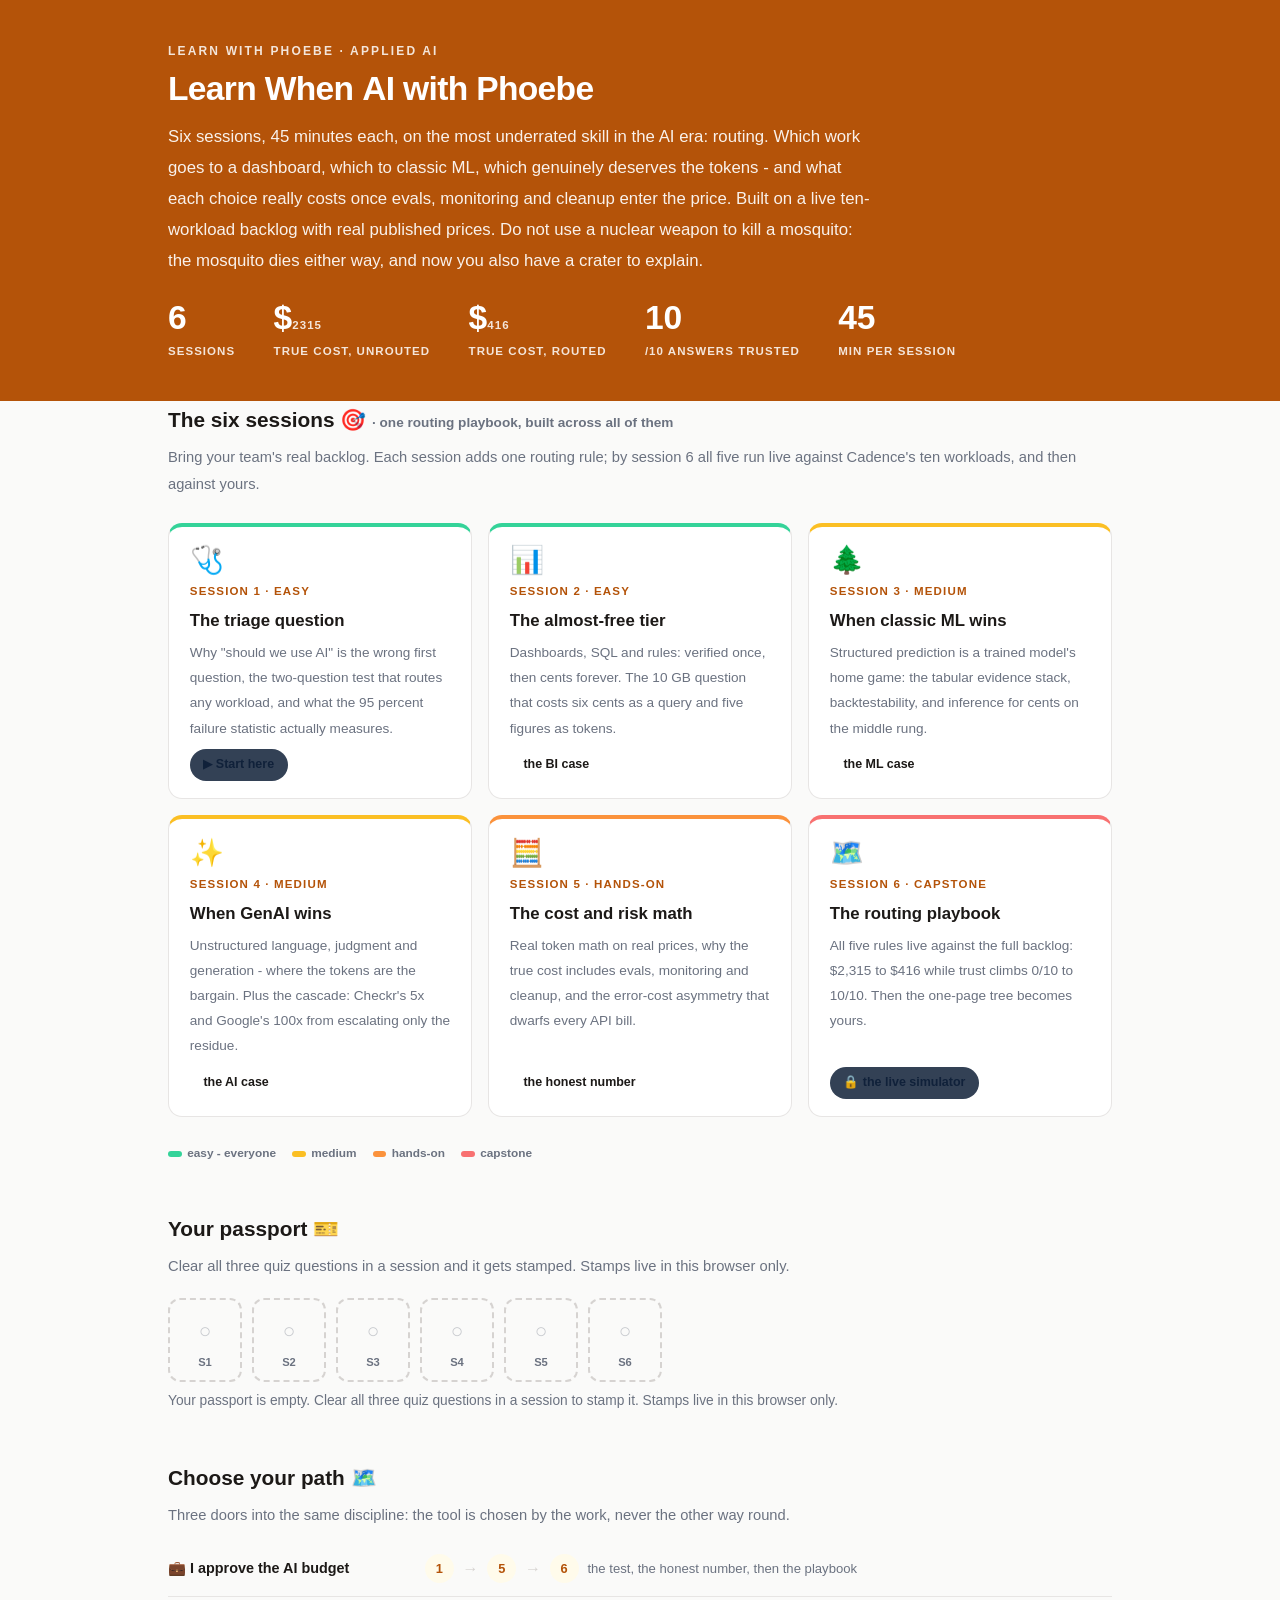
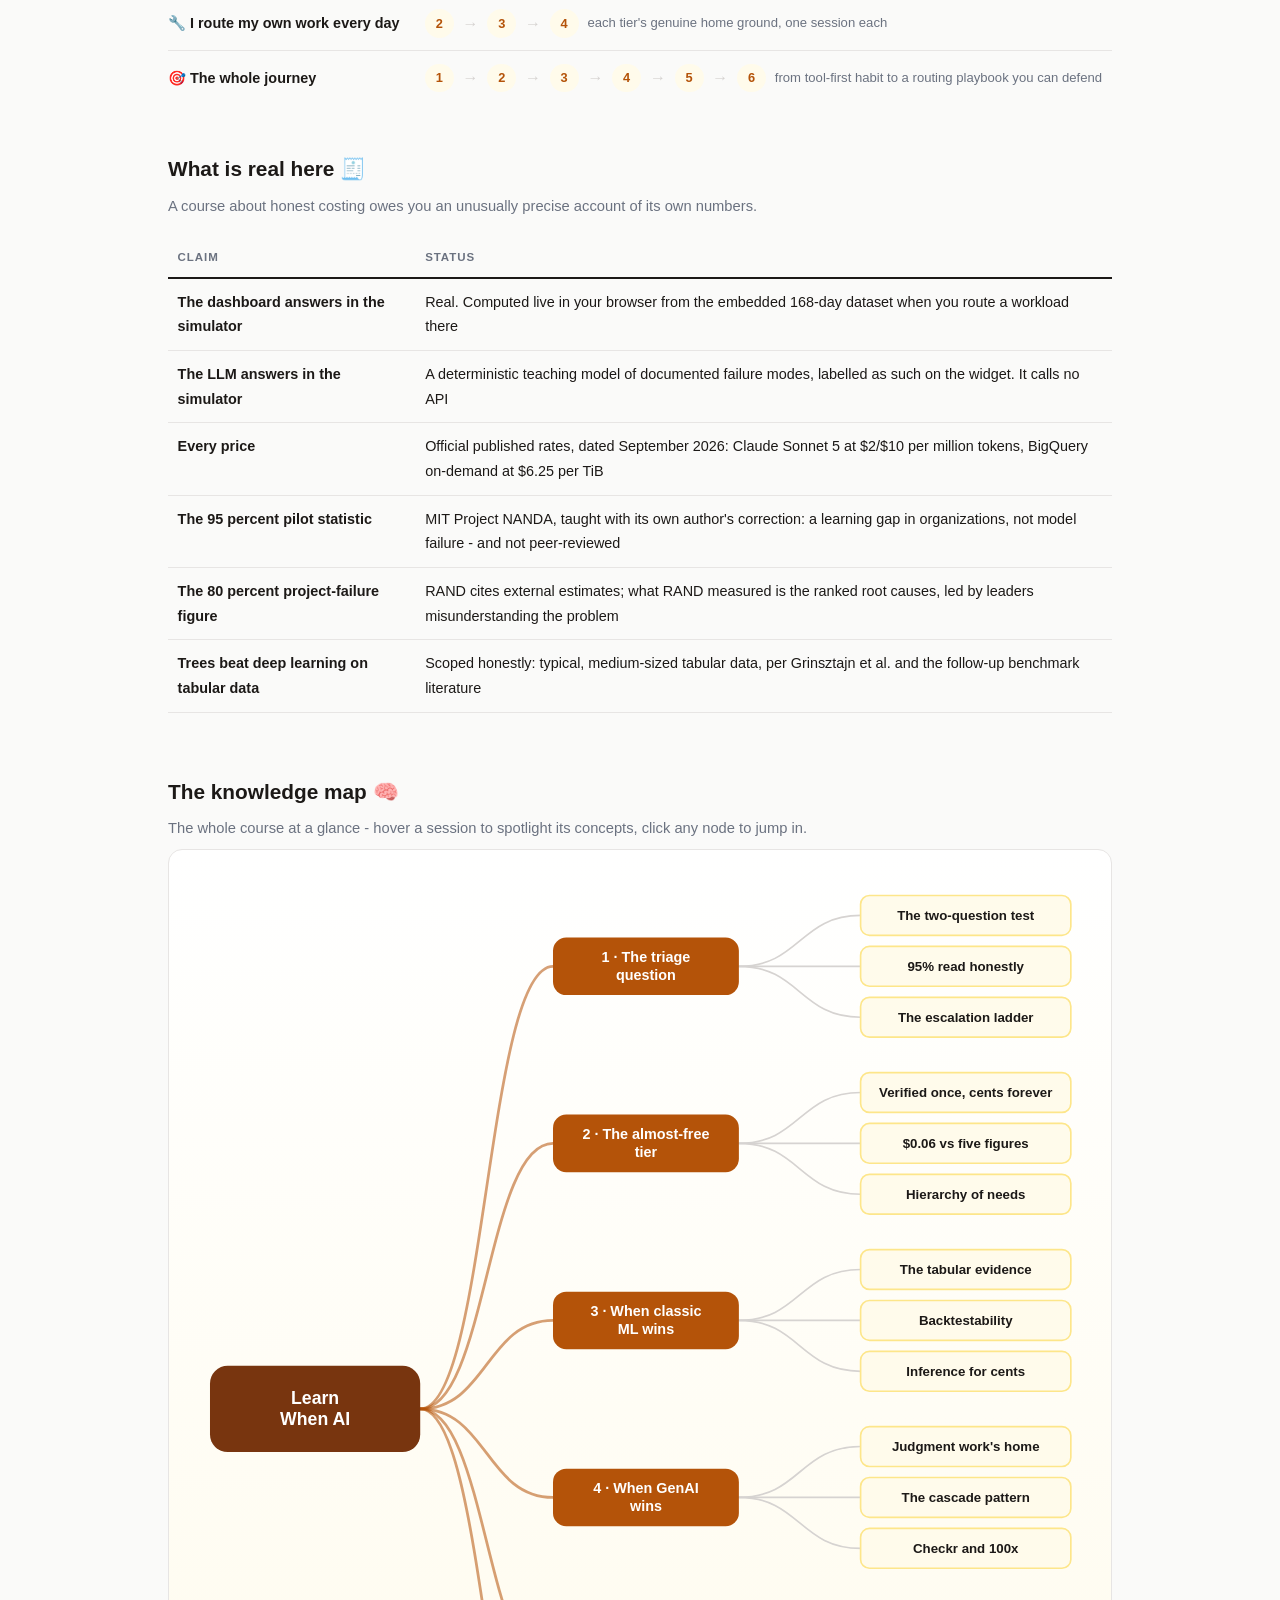
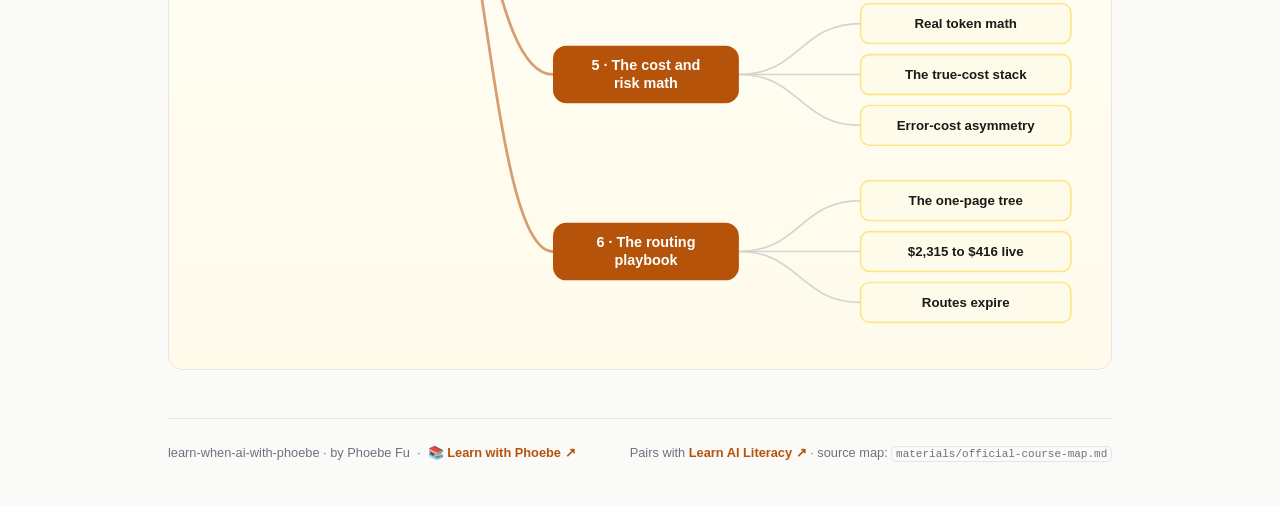
==== index.html @ 808a6bfd "Give this course its own passport storage key PASSPORT_KEY in assets/app.js was still "lwp-passport:" ====
<!DOCTYPE html>
<html lang="en">
<head>
<meta charset="UTF-8">
<meta name="viewport" content="width=device-width, initial-scale=1.0">
<!-- social:start -->
<meta name="description" content="Six sessions on the routing skill: when a dashboard beats a model, when classic ML beats GenAI, and when the tokens are worth every cent. Route a live ten-workload backlog and watch true cost fall from $2,315 to $416 while trust climbs to 10/10. Free, by Phoebe Fu.">
<meta property="og:type" content="website">
<meta property="og:site_name" content="Learn with Phoebe">
<meta property="og:title" content="Learn When AI with Phoebe">
<meta property="og:description" content="When to use AI, when not: the routing skill. Do not use a nuclear weapon to kill a mosquito.">
<meta property="og:url" content="https://phoebefu6.github.io/learn-when-ai-with-phoebe/">
<meta property="og:image" content="https://phoebefu6.github.io/learn-when-ai-with-phoebe/assets/og-cover.png">
<meta name="twitter:card" content="summary_large_image">
<meta name="twitter:title" content="Learn When AI with Phoebe">
<meta name="twitter:description" content="When to use AI, when not: the routing skill. $2,315 to $416 while trust climbs to 10/10.">
<meta name="twitter:image" content="https://phoebefu6.github.io/learn-when-ai-with-phoebe/assets/og-cover.png">
<!-- social:end -->
<title>Learn When AI with Phoebe</title>
<link rel="stylesheet" href="assets/style.css?v=1">
<style>

  .stats-row { display: flex; gap: 2.4rem; margin-top: 1.5rem; flex-wrap: wrap; }
  .stat b { display: block; font-size: 2.1rem; font-weight: 800; line-height: 1.05; font-variant-numeric: tabular-nums; }
  .stat span { font-size: .72rem; opacity: .85; text-transform: uppercase; letter-spacing: .09em; font-weight: 600; }

  .course-grid { display: grid; grid-template-columns: repeat(auto-fit, minmax(17rem, 1fr)); gap: 1rem; margin-top: 1.5rem; }
  .course-card {
    border: 1px solid var(--hairline);
    border-top: 4px solid var(--diff, var(--indigo));
    border-radius: var(--radius);
    padding: 1.2rem 1.3rem 1.1rem;
    display: flex;
    flex-direction: column;
    gap: .5rem;
    text-decoration: none;
    color: var(--ink);
    background: #fff;
    transition: box-shadow .15s ease, border-color .15s ease, transform .15s ease;
    position: relative;
  }
  .course-card:hover { border-color: var(--indigo-soft); border-top-color: var(--diff, var(--indigo)); box-shadow: 0 8px 28px rgba(180,83,9,.14); transform: translateY(-3px); }
  .course-card .cicon { font-size: 1.7rem; line-height: 1; }
  .course-card .cnum { font-size: .72rem; font-weight: 700; color: var(--indigo); text-transform: uppercase; letter-spacing: .1em; }
  .course-card h3 { font-size: 1.05rem; font-weight: 800; line-height: 1.3; }
  .course-card p { font-size: .85rem; color: var(--muted); flex: 1; }
  .course-card .meta { display: flex; gap: .4rem; flex-wrap: wrap; }

  .diff-legend { display: flex; gap: 1rem; margin-top: 1.6rem; font-size: .74rem; color: var(--muted); font-weight: 600; flex-wrap: wrap; }
  .diff-legend i { display: inline-block; width: .85rem; height: .35rem; border-radius: 999px; margin-right: .35rem; vertical-align: middle; }

  .paths { margin-top: 2.6rem; }
  .paths h2 { font-size: 1.3rem; font-weight: 800; margin-bottom: .3rem; }
  .paths .plede { color: var(--muted); font-size: .92rem; margin-bottom: .8rem; }
  .path { display: flex; gap: .55rem; align-items: center; padding: .75rem 0; border-bottom: .5px solid var(--hairline); flex-wrap: wrap; }
  .path:last-child { border-bottom: none; }
  .path b { min-width: 15.5rem; font-size: .9rem; }
  .path .pstep { background: var(--indigo-50); color: var(--indigo); border-radius: 999px; padding: .16rem .68rem; font-weight: 700; font-size: .8rem; text-decoration: none; transition: all .12s ease; }
  .path .pstep:hover { background: var(--indigo); color: #fff; }
  .path .parr { color: var(--faint); font-weight: 700; }

  .mm-section { margin-top: 1.6rem; }
  .mm-section h2 { font-size: 1.3rem; font-weight: 800; margin-bottom: .2rem; }
  .mm-section .mm-lede { color: var(--muted); font-size: .92rem; margin-bottom: .4rem; }
  .mm-wrap { border: 1px solid var(--hairline); border-radius: var(--radius); background: linear-gradient(180deg,#fff,#FFFBEB); padding: .6rem; overflow-x: auto; }
  .mm-svg { width: 100%; height: auto; display: block; max-width: 60rem; margin: 0 auto; min-width: 34rem; }
  .mm-link { cursor: pointer; text-decoration: none; }
  .mm-node rect { transition: opacity .15s ease, filter .15s ease; }
  .mm-node text { pointer-events: none; }
  .mm-link:hover .mm-node rect { filter: brightness(1.06); }
  .mm-edge { transition: opacity .15s ease; }
</style>
</head>
<body>

<header class="masthead">
  <div class="wrap">
    <div class="eyebrow">Learn with Phoebe · Applied AI</div>
    <h1>Learn <span class="accent">When AI</span> with Phoebe</h1>
    <p class="sub">Six sessions, 45 minutes each, on the most underrated skill in the AI era: routing. Which work goes to a dashboard, which to classic ML, which genuinely deserves the tokens - and what each choice really costs once evals, monitoring and cleanup enter the price. Built on a live ten-workload backlog with real published prices. Do not use a nuclear weapon to kill a mosquito: the mosquito dies either way, and now you also have a crater to explain.</p>
    <div class="stats-row">
      <div class="stat"><b data-count="6">6</b><span>sessions</span></div>
      <div class="stat"><b>$<span data-count="2315">2,315</span></b><span>true cost, unrouted</span></div>
      <div class="stat"><b>$<span data-count="416">416</span></b><span>true cost, routed</span></div>
      <div class="stat"><b data-count="10">10</b><span>/10 answers trusted</span></div>
      <div class="stat"><b data-count="45">45</b><span>min per session</span></div>
    </div>
  </div>
</header>

<main class="wrap">

  <section class="section">
    <div class="paths" style="margin-top:0">
      <h2>The six sessions 🎯 <span style="font-size:.85rem;font-weight:600;color:var(--muted)">· one routing playbook, built across all of them</span></h2>
      <p class="plede">Bring your team's real backlog. Each session adds one routing rule; by session 6 all five run live against Cadence's ten workloads, and then against yours.</p>
    </div>

    <div class="course-grid">
      <a class="course-card" href="courses/01-the-triage-question.html" style="--diff:#34D399">
        <span class="cicon">🩺</span>
        <span class="cnum">Session 1 · easy</span>
        <h3>The triage question</h3>
        <p>Why "should we use AI" is the wrong first question, the two-question test that routes any workload, and what the 95 percent failure statistic actually measures.</p>
        <span class="meta"><span class="pill amber">▶ Start here</span></span>
      </a>
      <a class="course-card" href="courses/02-the-almost-free-tier.html" style="--diff:#34D399">
        <span class="cicon">📊</span>
        <span class="cnum">Session 2 · easy</span>
        <h3>The almost-free tier</h3>
        <p>Dashboards, SQL and rules: verified once, then cents forever. The 10 GB question that costs six cents as a query and five figures as tokens.</p>
        <span class="meta"><span class="pill">the BI case</span></span>
      </a>
      <a class="course-card" href="courses/03-when-classic-ml-wins.html" style="--diff:#FBBF24">
        <span class="cicon">🌲</span>
        <span class="cnum">Session 3 · medium</span>
        <h3>When classic ML wins</h3>
        <p>Structured prediction is a trained model's home game: the tabular evidence stack, backtestability, and inference for cents on the middle rung.</p>
        <span class="meta"><span class="pill">the ML case</span></span>
      </a>
      <a class="course-card" href="courses/04-when-genai-wins.html" style="--diff:#FBBF24">
        <span class="cicon">✨</span>
        <span class="cnum">Session 4 · medium</span>
        <h3>When GenAI wins</h3>
        <p>Unstructured language, judgment and generation - where the tokens are the bargain. Plus the cascade: Checkr's 5x and Google's 100x from escalating only the residue.</p>
        <span class="meta"><span class="pill">the AI case</span></span>
      </a>
      <a class="course-card" href="courses/05-the-cost-and-risk-math.html" style="--diff:#FB923C">
        <span class="cicon">🧮</span>
        <span class="cnum">Session 5 · hands-on</span>
        <h3>The cost and risk math</h3>
        <p>Real token math on real prices, why the true cost includes evals, monitoring and cleanup, and the error-cost asymmetry that dwarfs every API bill.</p>
        <span class="meta"><span class="pill">the honest number</span></span>
      </a>
      <a class="course-card" href="courses/06-the-routing-playbook.html" style="--diff:#F87171">
        <span class="cicon">🗺️</span>
        <span class="cnum">Session 6 · capstone</span>
        <h3>The routing playbook</h3>
        <p>All five rules live against the full backlog: $2,315 to $416 while trust climbs 0/10 to 10/10. Then the one-page tree becomes yours.</p>
        <span class="meta"><span class="pill amber">🔒 the live simulator</span></span>
      </a>
    </div>

    <div class="diff-legend">
      <span><i style="background:#34D399"></i>easy - everyone</span>
      <span><i style="background:#FBBF24"></i>medium</span>
      <span><i style="background:#FB923C"></i>hands-on</span>
      <span><i style="background:#F87171"></i>capstone</span>
    </div>
  </section>

  <section class="section">
    <div class="paths" style="margin-top:0">
      <h2>Your passport 🎫</h2>
      <p class="plede">Clear all three quiz questions in a session and it gets stamped. Stamps live in this browser only.</p>
    </div>
    <div class="pp-strip"></div>
  </section>

  <section class="section">
    <div class="paths">
      <h2>Choose your path 🗺️</h2>
      <p class="plede">Three doors into the same discipline: the tool is chosen by the work, never the other way round.</p>
      <div class="path"><b>💼 I approve the AI budget</b>
        <a class="pstep" href="courses/01-the-triage-question.html">1</a><span class="parr">→</span>
        <a class="pstep" href="courses/05-the-cost-and-risk-math.html">5</a><span class="parr">→</span>
        <a class="pstep" href="courses/06-the-routing-playbook.html">6</a>
        <span style="font-size:.82rem;color:var(--muted)">the test, the honest number, then the playbook</span>
      </div>
      <div class="path"><b>🔧 I route my own work every day</b>
        <a class="pstep" href="courses/02-the-almost-free-tier.html">2</a><span class="parr">→</span>
        <a class="pstep" href="courses/03-when-classic-ml-wins.html">3</a><span class="parr">→</span>
        <a class="pstep" href="courses/04-when-genai-wins.html">4</a>
        <span style="font-size:.82rem;color:var(--muted)">each tier's genuine home ground, one session each</span>
      </div>
      <div class="path"><b>🎯 The whole journey</b>
        <a class="pstep" href="courses/01-the-triage-question.html">1</a><span class="parr">→</span>
        <a class="pstep" href="courses/02-the-almost-free-tier.html">2</a><span class="parr">→</span>
        <a class="pstep" href="courses/03-when-classic-ml-wins.html">3</a><span class="parr">→</span>
        <a class="pstep" href="courses/04-when-genai-wins.html">4</a><span class="parr">→</span>
        <a class="pstep" href="courses/05-the-cost-and-risk-math.html">5</a><span class="parr">→</span>
        <a class="pstep" href="courses/06-the-routing-playbook.html">6</a>
        <span style="font-size:.82rem;color:var(--muted)">from tool-first habit to a routing playbook you can defend</span>
      </div>
    </div>
  </section>

  <section class="section">
    <div class="paths" style="margin-top:0">
      <h2>What is real here 🧾</h2>
      <p class="plede">A course about honest costing owes you an unusually precise account of its own numbers.</p>
    </div>
    <table class="clean">
      <tr><th>Claim</th><th>Status</th></tr>
      <tr><td>The dashboard answers in the simulator</td><td>Real. Computed live in your browser from the embedded 168-day dataset when you route a workload there</td></tr>
      <tr><td>The LLM answers in the simulator</td><td>A deterministic teaching model of documented failure modes, labelled as such on the widget. It calls no API</td></tr>
      <tr><td>Every price</td><td>Official published rates, dated September 2026: Claude Sonnet 5 at $2/$10 per million tokens, BigQuery on-demand at $6.25 per TiB</td></tr>
      <tr><td>The 95 percent pilot statistic</td><td>MIT Project NANDA, taught with its own author's correction: a learning gap in organizations, not model failure - and not peer-reviewed</td></tr>
      <tr><td>The 80 percent project-failure figure</td><td>RAND cites external estimates; what RAND measured is the ranked root causes, led by leaders misunderstanding the problem</td></tr>
      <tr><td>Trees beat deep learning on tabular data</td><td>Scoped honestly: typical, medium-sized tabular data, per Grinsztajn et al. and the follow-up benchmark literature</td></tr>
    </table>
  </section>

  <section class="section mm-section">
    <h2>The knowledge map 🧠</h2>
    <p class="mm-lede">The whole course at a glance - hover a session to spotlight its concepts, click any node to jump in.</p>
    <div class="mm-wrap"><div id="mindmap"></div></div>
  </section>

  <footer class="pagefoot">
    <span>learn-when-ai-with-phoebe · by Phoebe Fu &nbsp;·&nbsp; 📚 <a href="https://phoebefu6.github.io/learn-with-phoebe/">Learn with Phoebe ↗</a></span>
    <span>Pairs with <a href="https://phoebefu6.github.io/learn-ai-literacy-with-phoebe/">Learn AI Literacy ↗</a> · source map: <span class="mono">materials/official-course-map.md</span></span>
  </footer>

</main>

<script>
window.MINDMAP_DATA = {
  "title": "Learn\nWhen AI",
  "centerColor": "#78350F",
  "sessions": [
    {
      "label": "The triage\nquestion",
      "href": "courses/01-the-triage-question.html",
      "color": "#34D399",
      "concepts": [
        { "label": "The two-question test", "href": "courses/01-the-triage-question.html" },
        { "label": "95% read honestly", "href": "courses/01-the-triage-question.html" },
        { "label": "The escalation ladder", "href": "courses/01-the-triage-question.html" }
      ]
    },
    {
      "label": "The almost-free\ntier",
      "href": "courses/02-the-almost-free-tier.html",
      "color": "#34D399",
      "concepts": [
        { "label": "Verified once, cents forever", "href": "courses/02-the-almost-free-tier.html" },
        { "label": "$0.06 vs five figures", "href": "courses/02-the-almost-free-tier.html" },
        { "label": "Hierarchy of needs", "href": "courses/02-the-almost-free-tier.html" }
      ]
    },
    {
      "label": "When classic\nML wins",
      "href": "courses/03-when-classic-ml-wins.html",
      "color": "#FBBF24",
      "concepts": [
        { "label": "The tabular evidence", "href": "courses/03-when-classic-ml-wins.html" },
        { "label": "Backtestability", "href": "courses/03-when-classic-ml-wins.html" },
        { "label": "Inference for cents", "href": "courses/03-when-classic-ml-wins.html" }
      ]
    },
    {
      "label": "When GenAI\nwins",
      "href": "courses/04-when-genai-wins.html",
      "color": "#FBBF24",
      "concepts": [
        { "label": "Judgment work's home", "href": "courses/04-when-genai-wins.html" },
        { "label": "The cascade pattern", "href": "courses/04-when-genai-wins.html" },
        { "label": "Checkr and 100x", "href": "courses/04-when-genai-wins.html" }
      ]
    },
    {
      "label": "The cost and\nrisk math",
      "href": "courses/05-the-cost-and-risk-math.html",
      "color": "#FB923C",
      "concepts": [
        { "label": "Real token math", "href": "courses/05-the-cost-and-risk-math.html" },
        { "label": "The true-cost stack", "href": "courses/05-the-cost-and-risk-math.html" },
        { "label": "Error-cost asymmetry", "href": "courses/05-the-cost-and-risk-math.html" }
      ]
    },
    {
      "label": "The routing\nplaybook",
      "href": "courses/06-the-routing-playbook.html",
      "color": "#F87171",
      "concepts": [
        { "label": "The one-page tree", "href": "courses/06-the-routing-playbook.html" },
        { "label": "$2,315 to $416 live", "href": "courses/06-the-routing-playbook.html" },
        { "label": "Routes expire", "href": "courses/06-the-routing-playbook.html" }
      ]
    }
  ]
};
</script>
<script src="assets/mindmap.js?v=1"></script>
<script src="assets/app.js?v=2"></script>
</body>
</html>
---- assets/style.css ----
/* learn-mcp-with-phoebe - editorial bold design system
   Accent: SQLite blue #B45309 · Ink navy #78350F · Flagship: amber #334155
   (CSS var names still read --indigo/--amber; they hold SQL-blue values.) */

:root {
  --indigo: #B45309;
  --indigo-deep: #78350F;
  --indigo-mid: #D97706;
  --indigo-soft: #FDE68A;
  --indigo-50: #FFFBEB;
  --ink: #1C1917;
  --muted: #6B7280;
  --faint: #D6D3D1;
  --hairline: #E7E5E4;
  --amber: #334155;
  --amber-ink: #10213A;
  --amber-50: #EDF2F7;
  --paper: #FAFAF9;
  --code-bg: #1C1410;
  --code-ink: #EFE6DA;
  --radius: 14px;
}

* { margin: 0; padding: 0; box-sizing: border-box; }

html { font-size: 16px; scroll-behavior: smooth; }
html.zoom-125 { font-size: 20px; }
html.zoom-150 { font-size: 24px; }

body {
  font-family: "Inter", -apple-system, BlinkMacSystemFont, "Segoe UI", Roboto, sans-serif;
  background: var(--paper);
  color: var(--ink);
  line-height: 1.85;
  font-feature-settings: "tnum";
}

.wrap { max-width: 62rem; margin: 0 auto; padding: 0 1.5rem; }

/* ---------- header band ---------- */
.masthead {
  background: var(--indigo);
  color: #fff;
  padding: 2.5rem 0 2.25rem;
}
.masthead .eyebrow {
  font-size: .75rem;
  letter-spacing: .18em;
  text-transform: uppercase;
  opacity: .85;
  font-weight: 600;
}
.masthead h1 {
  font-size: 2.1rem;
  line-height: 1.15;
  font-weight: 800;
  margin: .5rem 0 .75rem;
  letter-spacing: -.02em;
}
.masthead h1 .accent { color: inherit; }
.masthead .sub { font-size: 1.05rem; opacity: .92; max-width: 44rem; }

.chip-row { display: flex; flex-wrap: wrap; gap: .5rem; margin-top: 1.1rem; }
.chip {
  display: inline-flex;
  align-items: center;
  gap: .35rem;
  border-radius: 999px;
  padding: .25rem .8rem;
  font-size: .78rem;
  font-weight: 600;
  white-space: nowrap;
}
.chip.level { background: #fff; color: var(--indigo); }
.chip.audience { background: rgba(255,255,255,.16); color: #fff; border: 1px solid rgba(255,255,255,.35); }
.chip.time { background: var(--ink); color: #fff; font-variant-numeric: tabular-nums; }


/* ---------- toolbar ---------- */
.toolbar {
  position: sticky;
  top: 0;
  z-index: 40;
  background: rgba(255,255,255,.94);
  backdrop-filter: blur(6px);
  border-bottom: 1px solid var(--hairline);
  padding: .55rem 0;
}
.toolbar .wrap { display: flex; align-items: center; gap: .6rem; }
.toolbar .crumb { font-size: .8rem; color: var(--muted); font-weight: 600; margin-right: auto; }
.toolbar .crumb a { color: var(--indigo); text-decoration: none; }
.btn {
  border: 1px solid var(--hairline);
  background: #fff;
  color: var(--ink);
  border-radius: 999px;
  padding: .35rem .9rem;
  font-size: .78rem;
  font-weight: 600;
  cursor: pointer;
  font-family: inherit;
  transition: all .15s ease;
}
.btn:hover { border-color: var(--indigo); color: var(--indigo); }
.btn.primary { background: var(--indigo); border-color: var(--indigo); color: #fff; }
.btn.primary:hover { background: var(--indigo-deep); }

/* ---------- sections ---------- */
main { padding: 2.5rem 0 4rem; }

.section { margin-bottom: 2.8rem; }
.section-kicker { margin-bottom: 1rem; }
.section-kicker .klabel {
  display: block;
  font-size: .72rem;
  text-transform: uppercase;
  letter-spacing: .1em;
  color: var(--indigo);
  font-weight: 700;
  margin-bottom: .35rem;
}
.section-kicker h2 {
  font-size: 1.45rem;
  font-weight: 800;
  letter-spacing: -.01em;
  display: flex;
  align-items: center;
  gap: .7rem;
  flex-wrap: wrap;
}
.section-kicker .tag {
  border-radius: 999px;
  padding: .18rem .7rem;
  font-size: .7rem;
  font-weight: 700;
  text-transform: uppercase;
  letter-spacing: .08em;
}
.tag.concept { background: var(--indigo-50); color: var(--indigo); }
.tag.demo { background: var(--amber-50); color: var(--amber-ink); }
.tag.exercise { background: var(--ink); color: #fff; }

.lede { color: var(--muted); max-width: 46rem; margin-bottom: 1.4rem; line-height: 1.8; }

/* live vs self-study markers on cards */
.mode {
  font-size: .64rem;
  font-weight: 700;
  text-transform: uppercase;
  letter-spacing: .07em;
  padding: .14rem .6rem;
  border-radius: 999px;
  flex: none;
}
.mode.live { background: var(--indigo); color: #fff; }
.mode.self { background: #fff; color: var(--muted); border: 1px solid var(--hairline); }

/* ---------- accordions ---------- */
details.card {
  border: 1px solid var(--hairline);
  border-radius: var(--radius);
  margin-bottom: .8rem;
  overflow: hidden;
  background: #fff;
}
details.card[open] { border-color: var(--indigo-soft); box-shadow: 0 8px 28px rgba(180,83,9,.08); }
details.card summary {
  list-style: none;
  cursor: pointer;
  padding: 1rem 1.25rem;
  display: flex;
  align-items: center;
  gap: .75rem;
  font-weight: 700;
  font-size: 1.02rem;
  user-select: none;
}
details.card summary::-webkit-details-marker { display: none; }
details.card summary .dot {
  width: .6rem; height: .6rem;
  border-radius: 999px;
  background: var(--indigo);
  flex: none;
}
details.card summary .mini { margin-left: auto; font-size: .72rem; color: var(--muted); font-weight: 600; white-space: nowrap; }
details.card summary .caret { transition: transform .2s ease; color: var(--indigo); font-size: .8rem; }
details.card[open] summary .caret { transform: rotate(90deg); }
details.card .body { padding: 0 1.25rem 1.4rem; border-top: 1px solid var(--hairline); padding-top: 1.15rem; }
details.card .body p { margin-bottom: 1.05rem; max-width: 48rem; }
details.card .body p:last-child { margin-bottom: 0; }
details.card .body ul, details.card .body ol { margin: 0 0 1.1rem 1.2rem; max-width: 47rem; }
details.card .body li { margin-bottom: .65rem; }
details.card .body h4 { font-size: .95rem; font-weight: 700; margin: 1.1rem 0 .45rem; }
details.card .body h4:first-child { margin-top: 0; }

/* ---------- pills & legends ---------- */
.legend { display: flex; flex-wrap: wrap; gap: .5rem; margin: 0 0 1.2rem; }
.pill {
  display: inline-flex;
  align-items: center;
  gap: .4rem;
  border-radius: 999px;
  padding: .28rem .85rem;
  font-size: .78rem;
  font-weight: 600;
}
.pill.solid { background: var(--indigo); color: #fff; }
.pill.light { background: var(--indigo-50); color: var(--indigo); }
.pill.inkpill { background: var(--ink); color: #fff; }
.pill.amber, .pill.peach { background: var(--amber); color: var(--amber-ink); }
.pill.bare { color: var(--faint); }

/* ---------- 4D grid ---------- */
.grid-2 { display: grid; grid-template-columns: repeat(auto-fit, minmax(15rem, 1fr)); gap: .8rem; margin: .5rem 0 1rem; }
.d-card {
  border: 1px solid var(--hairline);
  border-left: 4px solid var(--indigo);
  border-radius: 10px;
  padding: 1rem 1.1rem;
}
.d-card h4 { font-size: .95rem; margin-bottom: .3rem; }
.d-card h4 .lead-letter { color: var(--indigo); }
.d-card p { font-size: .86rem; color: var(--muted); margin: 0; }

/* ---------- tables ---------- */
table.clean { width: 100%; border-collapse: collapse; font-size: .9rem; margin: .4rem 0 1rem; }
table.clean th {
  text-align: left;
  font-size: .72rem;
  text-transform: uppercase;
  letter-spacing: .08em;
  color: var(--muted);
  padding: .5rem .6rem;
  border-bottom: 2px solid var(--ink);
}
table.clean td { padding: .7rem .6rem; border-bottom: .5px solid var(--hairline); vertical-align: top; line-height: 1.7; }
table.clean td:first-child { font-weight: 600; }

/* ---------- prompt boxes ---------- */
.prompt-box {
  position: relative;
  background: var(--code-bg);
  color: var(--code-ink);
  border-radius: var(--radius);
  padding: 1.1rem 1.2rem;
  margin: 1rem 0 1.2rem;
  font-family: "SF Mono", ui-monospace, Menlo, Consolas, monospace;
  font-size: .84rem;
  line-height: 1.65;
  white-space: pre-wrap;
  word-break: break-word;
}
.prompt-box .label {
  position: absolute;
  top: -0.7rem;
  left: 1rem;
  background: var(--indigo);
  color: #fff;
  font-family: "Inter", -apple-system, sans-serif;
  font-size: .68rem;
  font-weight: 700;
  letter-spacing: .06em;
  text-transform: uppercase;
  border-radius: 999px;
  padding: .15rem .7rem;
}
.prompt-box.bad .label { background: var(--faint); color: var(--ink); }
.prompt-box.good .label { background: var(--amber); color: var(--amber-ink); }
.copy-btn {
  position: absolute;
  top: .7rem;
  right: .7rem;
  background: rgba(255,255,255,.1);
  border: 1px solid rgba(255,255,255,.25);
  color: #fff;
  border-radius: 999px;
  padding: .25rem .8rem;
  font-size: .72rem;
  font-weight: 600;
  cursor: pointer;
  font-family: "Inter", -apple-system, sans-serif;
  transition: background .15s ease;
}
.copy-btn:hover { background: rgba(255,255,255,.22); }
.copy-btn.copied { background: var(--amber); border-color: var(--amber); color: var(--amber-ink); }

/* ---------- demo steps ---------- */
.steps { counter-reset: step; margin: .6rem 0 1rem; }
.step {
  display: flex;
  gap: .9rem;
  padding: .85rem 0;
  border-bottom: .5px solid var(--hairline);
}
.step:last-child { border-bottom: none; }
.step::before {
  counter-increment: step;
  content: counter(step);
  flex: none;
  width: 1.7rem; height: 1.7rem;
  border-radius: 999px;
  background: var(--indigo-50);
  color: var(--indigo);
  font-weight: 700;
  font-size: .85rem;
  display: inline-flex;
  align-items: center;
  justify-content: center;
  margin-top: .1rem;
}
.step p { margin: 0; }

/* ---------- callouts ---------- */
.callout {
  border-radius: var(--radius);
  padding: 1rem 1.2rem;
  margin: 1rem 0;
  font-size: .92rem;
}
.callout.tip { background: var(--indigo-50); border-left: 4px solid var(--indigo); }
.callout.win { background: var(--amber-50); border-left: 4px solid var(--amber); }
.callout strong:first-child { display: block; margin-bottom: .2rem; }

.callout.example {
  background: #FFFFFF;
  border: 1px solid var(--hairline);
  border-left: 4px solid var(--amber);
  font-size: .9rem;
}
.callout.example .ex-pill {
  display: inline-block;
  background: var(--amber);
  color: var(--amber-ink);
  border-radius: 999px;
  padding: .15rem .7rem;
  font-size: .68rem;
  font-weight: 700;
  text-transform: uppercase;
  letter-spacing: .06em;
  margin-bottom: .5rem;
}
.callout.example p { margin: 0 0 .75rem; max-width: 47rem; }
.callout.example p:last-child { margin-bottom: 0; }
.callout.example ul { margin: 0 0 0 1.1rem; max-width: 46rem; }
.callout.example li { margin-bottom: .6rem; }
.callout.example li:last-child { margin-bottom: 0; }

/* ---------- zoomable figures ---------- */
figure.zoomable {
  border: 1px solid var(--hairline);
  border-radius: var(--radius);
  padding: 1.2rem;
  margin: 1rem 0 1.4rem;
  cursor: zoom-in;
  transition: box-shadow .15s ease;
  background: #fff;
}
figure.zoomable:hover { box-shadow: 0 8px 28px rgba(180,83,9,.12); }
figure.zoomable svg, figure.zoomable img { width: 100%; height: auto; display: block; }
figure.zoomable figcaption {
  margin-top: .6rem;
  font-size: .76rem;
  color: var(--muted);
  font-weight: 600;
  display: flex;
  align-items: center;
  gap: .4rem;
}

.lightbox {
  position: fixed;
  inset: 0;
  z-index: 100;
  background: rgba(28,25,23,.9);
  display: none;
  align-items: center;
  justify-content: center;
  padding: 3vh 3vw;
  cursor: zoom-out;
}
.lightbox.open { display: flex; }
.lightbox .inner {
  background: #fff;
  border-radius: var(--radius);
  padding: 2rem;
  max-width: 94vw;
  max-height: 92vh;
  overflow: auto;
}
.lightbox .inner svg, .lightbox .inner img { width: min(88vw, 70rem); height: auto; }
.lightbox .close-hint {
  position: fixed;
  top: 1rem; right: 1.4rem;
  color: #fff;
  font-size: .8rem;
  font-weight: 600;
  opacity: .8;
}

/* ---------- courses covered ---------- */
.covered { border: 1px solid var(--hairline); border-radius: var(--radius); overflow: hidden; }
.covered-row {
  display: flex;
  align-items: baseline;
  gap: .8rem;
  padding: .75rem 1.1rem;
  border-bottom: .5px solid var(--hairline);
  font-size: .9rem;
}
.covered-row:last-child { border-bottom: none; }
.covered-row .status { flex: none; }
.covered-row .name { font-weight: 600; }
.covered-row .note { margin-left: auto; color: var(--muted); font-size: .78rem; text-align: right; }

/* ---------- cheat sheet footer ---------- */
.cheat {
  background: var(--ink);
  color: #fff;
  border-radius: var(--radius);
  padding: 1.6rem 1.6rem 1.3rem;
  margin-top: 3rem;
}
.cheat h3 { font-size: 1.1rem; margin-bottom: 1rem; }
.cheat h3 span { color: var(--indigo-soft); }
.cheat .grid-2 { gap: 1rem; }
.cheat .cheat-item { border-left: 3px solid var(--indigo-mid); padding-left: .8rem; }
.cheat .cheat-item b { display: block; font-size: .85rem; color: var(--indigo-soft); }
.cheat .cheat-item span { font-size: .82rem; opacity: .85; }

footer.pagefoot {
  border-top: 1px solid var(--hairline);
  margin-top: 3rem;
  padding: 1.4rem 0 2.5rem;
  font-size: .8rem;
  color: var(--muted);
  display: flex;
  justify-content: space-between;
  flex-wrap: wrap;
  gap: .8rem;
}
footer.pagefoot a { color: var(--indigo); text-decoration: none; font-weight: 600; }

/* ---------- wayfinding: reading progress + section dots + part numbers ---------- */

#progress-bar {
  position: fixed;
  top: 0; left: 0;
  height: 3px;
  width: 0;
  background: linear-gradient(90deg, var(--indigo), var(--amber));
  z-index: 90;
}

.pagenav {
  position: fixed;
  right: 1.1rem;
  top: 50%;
  transform: translateY(-50%);
  z-index: 50;
  display: flex;
  flex-direction: column;
  gap: .55rem;
}
.pagenav a {
  width: .68rem; height: .68rem;
  border-radius: 999px;
  background: #fff;
  border: 2px solid var(--faint);
  display: block;
  position: relative;
  transition: all .15s ease;
}
.pagenav a:hover { border-color: var(--indigo); transform: scale(1.3); }
.pagenav a.active { background: var(--indigo); border-color: var(--indigo); }
.pagenav a .nlabel {
  position: absolute;
  right: 1.4rem;
  top: 50%;
  transform: translateY(-50%);
  background: var(--ink);
  color: #fff;
  font-size: .7rem;
  font-weight: 600;
  padding: .22rem .65rem;
  border-radius: 6px;
  white-space: nowrap;
  opacity: 0;
  pointer-events: none;
  transition: opacity .15s ease;
}
.pagenav a:hover .nlabel { opacity: 1; }
@media (max-width: 74rem) { .pagenav { display: none; } }

main { counter-reset: partnum -1; }
.section .section-kicker { position: relative; }
.section .section-kicker::before {
  counter-increment: partnum;
  content: counter(partnum, decimal-leading-zero);
  position: absolute;
  right: 0;
  top: -1.2rem;
  font-size: 4.4rem;
  font-weight: 800;
  color: var(--indigo-50);
  line-height: 1;
  font-variant-numeric: tabular-nums;
  pointer-events: none;
  z-index: 0;
}
.section .section-kicker > * { position: relative; z-index: 1; }

details.card summary { transition: background .15s ease; }
details.card summary:hover { background: #FAFCFE; }

/* ---------- journey strip: you are here in the series ---------- */
.journey {
  display: flex;
  align-items: center;
  gap: .45rem;
  margin-top: 1.1rem;
  flex-wrap: wrap;
}
.journey .jlabel { font-size: .7rem; font-weight: 700; text-transform: uppercase; letter-spacing: .09em; opacity: .8; margin-right: .3rem; }
.journey a {
  width: 1.7rem; height: 1.7rem;
  border-radius: 999px;
  display: inline-flex;
  align-items: center;
  justify-content: center;
  font-size: .8rem;
  font-weight: 700;
  text-decoration: none;
  color: #fff;
  border: 1.5px solid rgba(255,255,255,.45);
  transition: all .15s ease;
  font-variant-numeric: tabular-nums;
}
.journey a:hover { border-color: #fff; transform: scale(1.12); }
.journey a.here { background: #fff; color: var(--indigo); border-color: #fff; }
.journey a.dd-chip { width: auto; border-radius: 999px; padding: 0 .7rem; font-size: .72rem; }

/* ---------- check-yourself quiz ---------- */
.quiz-q {
  border: 1px solid var(--hairline);
  border-radius: var(--radius);
  padding: 1.1rem 1.25rem 1rem;
  margin-bottom: .9rem;
  background: #fff;
}
.quiz-q .qtext { font-weight: 700; margin-bottom: .7rem; }
.quiz-q .qopt {
  display: block;
  width: 100%;
  text-align: left;
  background: #fff;
  border: 1px solid var(--hairline);
  border-radius: 10px;
  padding: .6rem .9rem;
  margin-bottom: .5rem;
  font-size: .9rem;
  font-family: inherit;
  color: var(--ink);
  cursor: pointer;
  transition: all .15s ease;
}
.quiz-q .qopt:hover { border-color: var(--indigo); background: var(--indigo-50); }
.quiz-q .qopt.correct { background: var(--indigo); border-color: var(--indigo); color: #fff; font-weight: 600; }
.quiz-q .qopt.correct::after { content: "  ✓"; }
.quiz-q .qopt.wrong { background: #FEF2F2; border-color: #FCA5A5; color: #991B1B; animation: qshake .3s ease; }
.quiz-q .qopt.wrong::after { content: "  ✗ try again"; font-size: .78rem; }
.quiz-q .qopt:disabled { cursor: default; }
.quiz-q .qwhy {
  display: none;
  background: var(--amber-50);
  border-left: 4px solid var(--amber);
  border-radius: 8px;
  padding: .6rem .9rem;
  font-size: .86rem;
  margin-top: .3rem;
}
.quiz-q.answered .qwhy { display: block; }
@keyframes qshake {
  0%, 100% { transform: translateX(0); }
  25% { transform: translateX(-5px); }
  75% { transform: translateX(5px); }
}
.quiz-score { font-weight: 700; color: var(--indigo); margin-top: .4rem; }

@media (prefers-reduced-motion: reduce) {
  .quiz-q .qopt.wrong { animation: none; }
  .journey a:hover { transform: none; }
}

/* ---------- micro-interactions (react-bits inspired, vanilla) ---------- */

/* BlurText: staggered word reveal on the masthead headline */
.masthead h1 .bw {
  display: inline-block;
  opacity: 0;
  filter: blur(8px);
  transform: translateY(.35em);
  animation: bw-in .7s cubic-bezier(.22,.9,.35,1) forwards;
  animation-delay: var(--bw-delay, 0s);
}
@keyframes bw-in {
  to { opacity: 1; filter: blur(0); transform: translateY(0); }
}

/* SpotlightCard: cursor-following highlight on accordion cards */
details.card { position: relative; }
details.card::after {
  content: "";
  position: absolute;
  inset: 0;
  pointer-events: none;
  opacity: 0;
  transition: opacity .3s ease;
  background: radial-gradient(320px circle at var(--mx, 50%) var(--my, 50%), rgba(180,83,9,.09), transparent 65%);
}
details.card:hover::after { opacity: 1; }

/* ScrollReveal: sections rise in as they enter the viewport */
.js-reveal .section {
  opacity: 0;
  transform: translateY(16px);
  transition: opacity .6s ease, transform .6s cubic-bezier(.22,.9,.35,1);
}
.js-reveal .section.revealed { opacity: 1; transform: none; }

@media (prefers-reduced-motion: reduce) {
  .masthead h1 .bw { animation: none; opacity: 1; filter: none; transform: none; }
  details.card::after { display: none; }
  .js-reveal .section { opacity: 1; transform: none; transition: none; }
}

@media (max-width: 40rem) {
  .masthead h1 { font-size: 1.6rem; }
  
  .toolbar .crumb { display: none; }
}

@media print {
  .toolbar, .copy-btn { display: none; }
  details.card { border: 1px solid #ccc; }
}

/* ---------- live SQL playground (sql-live.js) ---------- */
.sqlbox {
  border: 1px solid var(--hairline);
  border-radius: var(--radius);
  background: #fff;
  overflow: hidden;
  margin: 1rem 0 1.4rem;
  box-shadow: 0 8px 28px rgba(180,83,9,.06);
}
.sql-bar {
  display: flex; align-items: center; gap: .5rem;
  padding: .5rem .8rem;
  background: var(--indigo-deep);
  color: #fff;
}
.sql-dot { width: .6rem; height: .6rem; border-radius: 999px; background: var(--amber); flex: none; }
.sql-title { font-size: .76rem; font-weight: 600; letter-spacing: .02em; opacity: .92; }
.sql-spacer { margin-left: auto; }
.sql-btn {
  border: 1px solid rgba(255,255,255,.28);
  background: rgba(255,255,255,.08);
  color: #fff;
  border-radius: 999px;
  padding: .26rem .8rem;
  font-size: .74rem; font-weight: 700; cursor: pointer;
  font-family: inherit; transition: all .14s ease; white-space: nowrap;
}
.sql-btn:hover { background: rgba(255,255,255,.2); }
.sql-btn.sql-run { background: var(--amber); color: var(--amber-ink); border-color: var(--amber); }
.sql-btn.sql-run:hover { filter: brightness(1.05); }
.sql-label {
  display: block;
  font-size: .64rem; text-transform: uppercase; letter-spacing: .09em;
  font-weight: 700; color: var(--muted);
  padding: .6rem .9rem .2rem;
}
.sql-code-wrap { border-bottom: 1px solid var(--hairline); }
.sql-code {
  width: 100%;
  border: none; outline: none; resize: vertical;
  padding: .35rem .9rem .9rem;
  font-family: "SF Mono", "JetBrains Mono", Menlo, Consolas, monospace;
  font-size: .86rem; line-height: 1.6;
  color: var(--ink); background: #fff;
  tab-size: 2;
}
.sql-out { padding: .2rem .9rem 1rem; overflow-x: auto; }
.sql-tablewrap { overflow-x: auto; }
table.sql-table { width: 100%; border-collapse: collapse; font-size: .84rem; margin: .3rem 0 .1rem; }
table.sql-table th {
  text-align: left; text-transform: uppercase; letter-spacing: .05em;
  font-size: .68rem; color: var(--indigo); font-weight: 800;
  padding: .35rem .6rem; border-bottom: 2px solid var(--indigo-50); white-space: nowrap;
}
table.sql-table td {
  padding: .32rem .6rem; border-bottom: .5px solid var(--hairline);
  font-variant-numeric: tabular-nums; white-space: nowrap;
}
table.sql-table tr:last-child td { border-bottom: none; }
.sql-null { color: var(--faint); font-style: italic; font-size: .78rem; }
.sql-note { font-size: .74rem; color: var(--muted); margin: .5rem 0 0; font-weight: 600; }
.sql-hint { font-weight: 500; font-style: italic; }
.sql-err {
  font-size: .82rem; color: #991B1B; background: #FEF2F2;
  border: 1px solid #FCA5A5; border-radius: 8px;
  padding: .55rem .75rem; margin: .4rem 0 0;
  font-family: "SF Mono", Menlo, monospace;
}
.sql-cap { font-size: .78rem; color: var(--muted); padding: 0 .9rem .8rem; }
.sqlbox.sql-had-err .sql-bar { background: #7f1d1d; }


@keyframes mcpIn { from { opacity: 0; transform: translateY(6px); } to { opacity: 1; transform: none; } }


@media (max-width: 640px) {  }


@media (max-width: 640px) {
  
  
}

/* === LWP-PATCH v2 === */
/* palette-agnostic aliases: 75 repos use --indigo/--amber, 1 uses --pine/--clay */
:root {
  --pv-accent: var(--indigo, var(--pine, #334155));
  --pv-flag: var(--amber, var(--clay, #B45309));
  --pv-flag-50: var(--amber-50, var(--clay-50, #FEF3E2));
}

/* ============================================================
   v2 - readable on a phone + reading modes
   Layout only. No palette tokens are changed.
   ============================================================ */

/* --- skip link --- */
.skip-link {
  position: absolute; left: -9999px; top: 0; z-index: 200;
  background: var(--pv-accent); color: #fff;
  padding: .7rem 1.1rem; border-radius: 0 0 var(--radius) 0;
  font-weight: 700; font-size: .85rem; text-decoration: none;
}
.skip-link:focus { left: 0; }

/* --- visible keyboard focus everywhere --- */
:focus-visible {
  outline: 3px solid var(--pv-flag);
  outline-offset: 2px;
  border-radius: 4px;
}

/* --- diagrams: hold authored width, scroll instead of shrinking --- */
.figscroll { overflow-x: auto; -webkit-overflow-scrolling: touch; overscroll-behavior-x: contain; }
.figscroll::-webkit-scrollbar { height: 6px; }
.figscroll::-webkit-scrollbar-thumb { background: var(--faint); border-radius: 3px; }

/* --- tables: scroll container + sticky row label --- */
.tablescroll { overflow-x: auto; -webkit-overflow-scrolling: touch; border-radius: var(--radius); }

/* --- section contents counter --- */
.sec-meta {
  display: block; margin-top: .3rem;
  font-size: .72rem; font-weight: 700; letter-spacing: .06em;
  text-transform: uppercase; color: var(--muted);
  font-variant-numeric: tabular-nums;
}

/* --- study-mode switch --- */
.btn.mode-on { background: var(--pv-flag); border-color: var(--pv-flag); color: #fff; }

/* --- deep-linked card gets a moment of emphasis --- */
details.card.linked { border-color: var(--pv-flag); box-shadow: 0 0 0 3px var(--pv-flag-50); }

@media (max-width: 820px) {
  /* labels keep the size they were drawn at; the figure scrolls */
  figure.zoomable svg { min-width: 820px; }
  .figscroll .mm-svg, .mindmap svg { min-width: 840px; }

  table.clean { min-width: 620px; }
  table.clean th:first-child,
  table.clean td:first-child {
    position: sticky; left: 0; background: #fff;
    box-shadow: 1px 0 0 var(--hairline);
  }

  pre, .prompt-box { overflow-x: auto; }

  /* 44px tap targets */
  details.card summary { min-height: 44px; }
  .qopt { min-height: 44px; display: flex; align-items: center; padding: .7rem .9rem; }
  .toolbar .btn, .pagefoot a { min-height: 44px; display: inline-flex; align-items: center; }
}

@media (max-width: 640px) {
  /* long inline code tokens and nowrap chips are the two things that still
     forced the page sideways below 640px: let them break rather than push
     the layout. Inside the media query only - desktop is untouched. */
  :not(pre) > code, .prompt-box span, code span,
  p span, li span, td span { overflow-wrap: anywhere; word-break: break-word; }
  .chip, .syn-chip, .pill, .mode, .tag { white-space: normal; max-width: 100%; }

  
  
  .chip-row, .legend { flex-wrap: wrap; }
  .journey { flex-wrap: wrap; row-gap: .45rem; }
}

/* --- print: a session should print as a complete handout --- */
@media print {
  .pagenav, #progress-bar, .skip-link, .journey, .lightbox { display: none !important; }
  details.card > .body { display: block !important; }
  details.card, figure, table.clean, .callout { break-inside: avoid; page-break-inside: avoid; }
  figure.zoomable svg { min-width: 0; max-width: 100%; }
  .figscroll, .tablescroll { overflow: visible; }
  a[href^="http"]::after { content: " (" attr(href) ")"; font-size: .72rem; color: #555; }
}

/* swipe hint: own line, only when the diagram really does scroll */
figure.zoomable.can-scroll figcaption { flex-wrap: wrap; }
figure.zoomable.can-scroll figcaption::after {
  content: "swipe the diagram \2192";
  flex: 0 0 100%;
  margin-top: .2rem;
  font-size: .72rem;
  font-weight: 700;
  letter-spacing: .04em;
  color: var(--pv-flag);
}
/* === /LWP-PATCH === */


/* ============================================================
   LWP WIDGET KIT v1 - wipe / hotspot / tick / tryrow / stakes
   / scorecard / passport. Self-theming off the course :root.
   ============================================================ */

/* --- shared shell --------------------------------------- */
.wk {
  margin: 26px 0;
  border: 1px solid var(--hairline);
  border-radius: var(--radius);
  background: #fff;
  box-shadow: 0 2px 10px rgba(0,0,0,.03);
  overflow: hidden;
}
.wk-head {
  display: flex; align-items: center; gap: 10px;
  padding: 12px 16px;
  background: var(--indigo-50);
  border-bottom: 1px solid var(--hairline);
}
.wk-head b {
  font-size: 0.74rem; font-weight: 800; letter-spacing: .07em;
  text-transform: uppercase; color: var(--indigo-deep);
}
.wk-head .wk-hint { font-size: 0.82rem; color: var(--muted); }
.wk-body { padding: 18px 16px; }
.wk-foot {
  padding: 10px 16px; border-top: 1px dashed var(--hairline);
  font-size: 0.82rem; color: var(--muted); background: var(--paper);
}

/* --- 1. wipe: draggable before/after ------------------- */
.wipe { position: relative; user-select: none; touch-action: none; }
.wipe-panes { position: relative; overflow: hidden; border-radius: 10px; }
.wipe-a, .wipe-b { padding: 18px 20px; font-size: 0.92rem; line-height: 1.75; }
.wipe-a { background: #FEF2F2; border: 1px solid #FCA5A5; border-radius: 10px; }
.wipe-b {
  position: absolute; inset: 0;
  background: var(--indigo-50); border: 1px solid var(--indigo-soft);
  border-radius: 10px;
  clip-path: inset(0 0 0 var(--wx, 50%));
}
.wipe-a h5, .wipe-b h5 {
  margin: 0 0 8px; font-size: 0.72rem; letter-spacing: .07em;
  text-transform: uppercase; font-weight: 800;
}
.wipe-a h5 { color: #991B1B; }
.wipe-b h5 { color: var(--indigo-deep); }
.wipe-a p, .wipe-b p { margin: 0 0 6px; }
.wipe-grip {
  position: absolute; top: 0; bottom: 0; width: 3px;
  background: var(--indigo); cursor: ew-resize; z-index: 3;
  transform: translateX(-1.5px);
}
.wipe-grip::after {
  content: "⇄"; position: absolute; top: 50%; left: 50%;
  transform: translate(-50%, -50%);
  width: 30px; height: 30px; border-radius: 999px;
  background: var(--indigo); color: #fff;
  display: grid; place-items: center;
  font-size: 0.85rem; font-weight: 800;
  box-shadow: 0 3px 12px rgba(0,0,0,.22);
}
.wipe-tags { display: flex; justify-content: space-between; margin-top: 10px; }
.wipe-tags span {
  font-size: 0.7rem; font-weight: 800; letter-spacing: .06em;
  text-transform: uppercase; padding: 3px 10px; border-radius: 999px;
}
.wipe-tags .wt-a { background: #FEF2F2; color: #991B1B; }
.wipe-tags .wt-b { background: var(--indigo-50); color: var(--indigo-deep); }

/* --- 2. hotspot: pins on a mock ------------------------ */
.hotspot { position: relative; }
.hs-mock { position: relative; border-radius: 10px; overflow: hidden; }
.hs-mock svg { display: block; width: 100%; height: auto; }
.hs-pin {
  position: absolute; left: var(--x); top: var(--y);
  transform: translate(-50%, -50%);
  width: 27px; height: 27px; border-radius: 999px;
  border: 2px solid #fff; background: var(--indigo); color: #fff;
  font: 800 0.78rem/1 Inter, sans-serif;
  display: grid; place-items: center; cursor: pointer;
  box-shadow: 0 2px 9px rgba(0,0,0,.28);
  transition: transform .16s ease, background .16s ease;
  z-index: 2;
}
.hs-pin:hover { transform: translate(-50%, -50%) scale(1.18); }
.hs-pin.on { background: var(--amber); color: var(--amber-ink); }
.hs-pin::before {
  content: ""; position: absolute; inset: -7px; border-radius: 999px;
  border: 2px solid var(--indigo); opacity: 0;
}
.hs-pin.on::before { border-color: var(--amber); opacity: .55; }
.hs-caps { margin-top: 14px; display: grid; gap: 8px; }
.hs-cap {
  display: none; gap: 10px;
  padding: 12px 14px; border-radius: 10px;
  background: var(--indigo-50); border-left: 3px solid var(--indigo);
  font-size: 0.9rem; line-height: 1.7;
}
.hs-cap.on { display: flex; }
.hs-cap b {
  flex: 0 0 auto; color: var(--indigo-deep);
  font-size: 0.74rem; letter-spacing: .06em; text-transform: uppercase;
  padding-top: 2px;
}
.hs-empty { font-size: 0.86rem; color: var(--muted); font-style: italic; }

/* --- 3. tick: travelling-dot pipeline ------------------ */
.tick-rail { position: relative; padding: 26px 0 8px; }
.tick-line {
  position: absolute; left: 4%; right: 4%; top: 40px; height: 3px;
  background: var(--hairline); border-radius: 2px;
}
.tick-fill {
  position: absolute; left: 0; top: 0; height: 100%;
  background: var(--indigo); border-radius: 2px;
  width: 0; transition: width .45s cubic-bezier(.4,0,.2,1);
}
.tick-dot {
  position: absolute; top: 41.5px; left: 4%;
  width: 15px; height: 15px; border-radius: 999px;
  background: var(--amber); border: 3px solid #fff;
  box-shadow: 0 2px 9px rgba(0,0,0,.25);
  transform: translate(-50%, -50%);
  transition: left .45s cubic-bezier(.4,0,.2,1);
  z-index: 3;
}
.tick-stages { display: flex; justify-content: space-between; position: relative; }
.tick-stage { flex: 1; text-align: center; }
.tick-stage i {
  display: block; width: 13px; height: 13px; margin: 34px auto 10px;
  border-radius: 999px; background: #fff;
  border: 3px solid var(--faint); transition: border-color .3s ease;
}
.tick-stage.done i { border-color: var(--indigo); background: var(--indigo); }
.tick-stage span {
  font-size: 0.76rem; font-weight: 700; color: var(--muted);
  transition: color .3s ease;
}
.tick-stage.done span { color: var(--ink); }
.tick-controls { display: flex; gap: 8px; align-items: center; margin-top: 6px; }
.tick-btn {
  font: 700 0.8rem Inter, sans-serif; cursor: pointer;
  padding: 7px 15px; border-radius: 999px;
  border: 1px solid var(--indigo); background: var(--indigo); color: #fff;
}
.tick-btn.ghost { background: #fff; color: var(--indigo); }
.tick-btn:disabled { opacity: .4; cursor: not-allowed; }
.tick-note {
  display: none; margin-top: 12px; padding: 13px 15px;
  background: var(--paper); border-left: 3px solid var(--amber);
  border-radius: 8px; font-size: 0.9rem; line-height: 1.75;
}
.tick-note.on { display: block; }
.tick-note b { color: var(--indigo-deep); }

/* --- 4. tryrow: inline micro-try ----------------------- */
.tryrow .tr-in {
  display: flex; gap: 8px; flex-wrap: wrap;
}
.tryrow textarea, .tryrow input[type="text"] {
  flex: 1 1 260px; min-height: 44px;
  font: 400 0.9rem/1.6 ui-monospace, SFMono-Regular, Menlo, monospace;
  padding: 10px 12px; border-radius: 9px;
  border: 1px solid var(--hairline); background: var(--paper); color: var(--ink);
  resize: vertical;
}
.tryrow textarea:focus, .tryrow input:focus {
  outline: none; border-color: var(--indigo);
  box-shadow: 0 0 0 3px var(--indigo-50);
}
.tr-go {
  font: 800 0.8rem Inter, sans-serif; cursor: pointer;
  padding: 0 18px; border-radius: 9px; min-height: 44px;
  border: 1px solid var(--indigo); background: var(--indigo); color: #fff;
}
.tr-out {
  display: none; margin-top: 12px; padding: 13px 15px;
  border-radius: 9px; background: var(--indigo-50);
  border-left: 3px solid var(--indigo);
  font-size: 0.9rem; line-height: 1.7;
}
.tr-out.on { display: block; }
.tr-out.bad { background: #FEF2F2; border-left-color: #991B1B; }
.tr-metrics { display: flex; flex-wrap: wrap; gap: 18px; margin-bottom: 6px; }
.tr-metric { display: flex; flex-direction: column; }
.tr-metric b {
  font: 800 1.35rem/1.1 Inter, sans-serif;
  font-variant-numeric: tabular-nums; color: var(--indigo-deep);
}
.tr-metric span {
  font-size: 0.68rem; font-weight: 700; letter-spacing: .06em;
  text-transform: uppercase; color: var(--muted); margin-top: 3px;
}
.tr-verdict { font-weight: 700; }
.tr-verdict.ok { color: var(--indigo-deep); }
.tr-verdict.no { color: #991B1B; }

/* --- 5. stakes: live cost meter ------------------------ */
.stakes-grid { display: grid; gap: 9px; }
.stakes-grid label {
  display: flex; align-items: flex-start; gap: 10px;
  padding: 11px 13px; border-radius: 9px;
  border: 1px solid var(--hairline); background: var(--paper);
  cursor: pointer; font-size: 0.9rem; line-height: 1.65;
  transition: border-color .16s ease, background .16s ease;
}
.stakes-grid label:hover { border-color: var(--indigo-soft); }
.stakes-grid label.on { border-color: var(--indigo); background: var(--indigo-50); }
.stakes-grid label.trap.on { border-color: #991B1B; background: #FEF2F2; }
.stakes-grid input { margin-top: 4px; accent-color: var(--indigo); flex: 0 0 auto; }
.stakes-grid .sk-d {
  margin-left: auto; flex: 0 0 auto;
  font: 800 0.76rem Inter, sans-serif; font-variant-numeric: tabular-nums;
  padding: 2px 9px; border-radius: 999px;
  background: var(--indigo-50); color: var(--indigo-deep);
}
.stakes-grid label.trap .sk-d { background: #FEF2F2; color: #991B1B; }
.stakes-read {
  display: flex; align-items: baseline; gap: 12px; flex-wrap: wrap;
  margin-top: 16px; padding: 15px 17px; border-radius: 10px;
  background: var(--indigo-deep); color: #fff;
}
.stakes-read output {
  font: 800 2.1rem/1 Inter, sans-serif; font-variant-numeric: tabular-nums;
}
.stakes-read .sk-unit { font-size: 0.85rem; opacity: .82; }
.stakes-read .sk-delta {
  margin-left: auto; font-size: 0.85rem; font-weight: 700;
  padding: 4px 11px; border-radius: 999px;
  background: rgba(255,255,255,.15);
}
.stakes-read .sk-delta.good { background: var(--amber); color: var(--amber-ink); }
.stakes-read .sk-delta.bad { background: #FCA5A5; color: #7f1d1d; }

/* --- 6. scorecard: halfway self-grade ------------------ */
.scorecard .sc-row {
  display: grid; grid-template-columns: 1fr auto; gap: 10px; align-items: center;
  padding: 11px 0; border-bottom: 1px solid var(--hairline);
}
.scorecard .sc-row:last-of-type { border-bottom: 0; }
.scorecard .sc-q { font-size: 0.92rem; line-height: 1.6; }
.scorecard .sc-q em { color: var(--muted); font-style: normal; font-size: 0.84rem; display: block; }
.sc-opts { display: flex; gap: 6px; }
.sc-opts button {
  width: 34px; height: 34px; border-radius: 8px; cursor: pointer;
  border: 1px solid var(--hairline); background: #fff; color: var(--muted);
  font: 800 0.82rem Inter, sans-serif;
}
.sc-opts button.on { background: var(--indigo); border-color: var(--indigo); color: #fff; }
.sc-total {
  margin-top: 16px; padding: 15px 17px; border-radius: 10px;
  background: var(--indigo-50); border-left: 3px solid var(--indigo);
}
.sc-total b {
  font: 800 1.6rem/1 Inter, sans-serif; font-variant-numeric: tabular-nums;
  color: var(--indigo-deep); display: block; margin-bottom: 4px;
}
.sc-total span { font-size: 0.9rem; line-height: 1.7; }

/* --- 7. passport --------------------------------------- */
.pp-pill {
  display: inline-flex; align-items: center; gap: 6px;
  font: 800 0.72rem Inter, sans-serif; letter-spacing: .04em;
  padding: 5px 12px; border-radius: 999px;
  background: var(--indigo-50); color: var(--indigo-deep);
  border: 1px solid var(--indigo-soft); cursor: default;
}
.pp-pill.full { background: var(--amber); color: var(--amber-ink); border-color: var(--amber); }
.pp-strip { display: flex; gap: 10px; flex-wrap: wrap; margin: 18px 0 6px; }
.pp-stamp {
  display: flex; flex-direction: column; align-items: center; gap: 6px;
  width: 74px; padding: 12px 6px; border-radius: 12px;
  border: 2px dashed var(--faint); background: var(--paper);
  text-decoration: none; color: var(--muted);
  transition: all .18s ease;
}
.pp-stamp:hover { border-color: var(--indigo-soft); }
.pp-stamp i { font-size: 1.3rem; font-style: normal; opacity: .35; }
.pp-stamp b { font: 800 0.7rem Inter, sans-serif; }
.pp-stamp.got {
  border-style: solid; border-color: var(--indigo);
  background: var(--indigo-50); color: var(--indigo-deep);
}
.pp-stamp.got i { opacity: 1; }
.pp-note { font-size: 0.86rem; color: var(--muted); }

/* --- 8. cliffhanger ------------------------------------ */
.callout.next {
  border-left: 4px solid var(--amber); background: var(--amber-50);
}
.callout.next .nx-pill {
  display: inline-block; margin-bottom: 7px;
  font: 800 0.68rem Inter, sans-serif; letter-spacing: .07em;
  text-transform: uppercase; padding: 3px 10px; border-radius: 999px;
  background: var(--amber); color: var(--amber-ink);
}

/* --- mobile floor (desktop is the product) ------------- */
@media (max-width: 720px) {
  .wk-body { padding: 14px 12px; }
  .stakes-read output { font-size: 1.7rem; }
  .stakes-grid .sk-d { margin-left: 0; }
  .stakes-grid label { flex-wrap: wrap; }
  .scorecard .sc-row { grid-template-columns: 1fr; }
  .sc-opts { justify-content: flex-start; }
  .tick-stage span { font-size: 0.68rem; }
  .pp-stamp { width: 62px; }
}


/* ============================================================
   dh-live.js - believability, and the other axis
   ============================================================ */
#dh-live { margin: 28px 0; }
.dh-reads { display: grid; grid-template-columns: 1fr 1fr; gap: 12px; margin-bottom: 16px; }
.dh-meter { padding: 16px 18px; border-radius: var(--radius); color: #fff; transition: background .3s ease; }
.dh-meter.dh-b { background: var(--indigo-deep); }
.dh-meter.dh-t { background: var(--indigo); }
.dh-meter.dh-t.collapsed { background: #991B1B; }
.dh-big { display: block; font: 800 2.6rem/1 Inter, sans-serif; font-variant-numeric: tabular-nums; }
.dh-big.hi { color: #FDE68A; }
.dh-big.mid { color: #fff; }
.dh-big.lo { color: #FCA5A5; }
.dh-mlab { display: block; font: 800 0.7rem Inter, sans-serif; letter-spacing: .07em;
  text-transform: uppercase; opacity: .85; margin-top: 6px; }
.dh-msub { display: block; font-size: 0.82rem; opacity: .8; margin-top: 3px; }
.dh-stage { display: grid; grid-template-columns: 260px 1fr; gap: 16px; margin-bottom: 14px; }
.dh-facewrap { border: 1px solid var(--hairline); border-radius: var(--radius);
  background: var(--paper); padding: 12px; display: grid; place-items: center; }
.dh-face { width: 100%; height: auto; max-width: 220px; }
.dh-right { min-width: 0; }
.dh-h { margin: 0 0 8px; font: 800 0.72rem Inter, sans-serif; letter-spacing: .07em;
  text-transform: uppercase; color: var(--muted); }
.dh-ta { width: 100%; font: 400 0.9rem/1.7 Inter, sans-serif; padding: 11px 13px;
  border-radius: 10px; border: 1px solid var(--hairline); background: #fff; color: var(--ink); resize: vertical; }
.dh-ta:focus { outline: none; border-color: var(--indigo); box-shadow: 0 0 0 3px var(--indigo-50); }
.dh-ctl { display: flex; gap: 10px; align-items: center; margin: 9px 0 14px; flex-wrap: wrap; }
.dh-tnote { font-size: 0.8rem; color: var(--muted); }
.dh-track { display: flex; flex-wrap: wrap; gap: 3px; }
.dh-cell { font: 700 0.66rem ui-monospace, Menlo, monospace; padding: 3px 6px; border-radius: 5px;
  background: var(--indigo-50); color: var(--indigo-deep); transition: all .1s linear; }
.dh-cell.rest { background: var(--paper); color: var(--faint); }
.dh-cell.now { background: var(--amber); color: var(--amber-ink); transform: scale(1.18); }
.dh-panel { border: 1px solid var(--hairline); border-radius: var(--radius); background: #fff; overflow: hidden; }
.dh-phead { display: flex; align-items: center; gap: 10px; flex-wrap: wrap;
  padding: 13px 16px; background: var(--indigo-50); border-bottom: 1px solid var(--hairline); }
.dh-phead b { font: 800 0.74rem Inter, sans-serif; letter-spacing: .07em; text-transform: uppercase; color: var(--indigo-deep); }
.dh-ethhead { background: var(--amber-50); border-top: 1px solid var(--hairline); }
.dh-ethhead b { color: var(--amber-ink); }
.dh-pnote { font-size: 0.82rem; color: var(--muted); }
.dh-lever { display: flex; align-items: flex-start; gap: 11px; flex-wrap: wrap;
  padding: 13px 16px; border-bottom: 1px solid var(--hairline); cursor: pointer; transition: background .16s ease; }
.dh-lever:hover { background: var(--paper); }
.dh-lever.on { background: var(--indigo-50); }
.dh-lever.dh-disc.on { background: var(--amber-50); }
.dh-lever input { margin-top: 4px; accent-color: var(--indigo); flex: 0 0 auto; }
.dh-lever.dh-disc input { accent-color: var(--amber); }
.dh-lmid { flex: 1 1 240px; min-width: 0; }
.dh-lmid b { display: block; font-size: 0.92rem; line-height: 1.5; }
.dh-why { display: block; font-size: 0.82rem; line-height: 1.65; color: var(--muted); margin-top: 3px; }
.dh-w { flex: 0 0 auto; font: 800 0.74rem Inter, sans-serif; font-variant-numeric: tabular-nums;
  padding: 3px 10px; border-radius: 999px; background: var(--indigo-50); color: var(--indigo-deep); }
.dh-w0 { background: var(--amber-50); color: var(--amber-ink); }
.dh-sess { flex: 0 0 auto; font: 700 0.66rem Inter, sans-serif; letter-spacing: .06em;
  text-transform: uppercase; padding: 3px 9px; border-radius: 999px;
  background: var(--paper); color: var(--muted); border: 1px solid var(--hairline); }
.dh-facts { display: flex; gap: 10px; align-items: center; flex-wrap: wrap; padding: 13px 16px;
  border-bottom: 1px solid var(--hairline); background: var(--paper); }
.dh-fnote { font-size: 0.8rem; color: var(--muted); }
.dh-acts { display: flex; gap: 8px; padding: 14px 16px; flex-wrap: wrap; }
.dh-btn { font: 800 0.8rem Inter, sans-serif; cursor: pointer; padding: 9px 17px;
  border-radius: 999px; border: 1px solid var(--indigo); background: var(--indigo); color: #fff; }
.dh-btn.ghost { background: #fff; color: var(--indigo); }
.dh-btn:disabled { opacity: .4; cursor: not-allowed; }
.dh-verdict { margin: 14px 0 0; padding: 13px 16px; border-radius: 10px; font-size: 0.9rem; line-height: 1.75; }
.dh-verdict.ok { background: var(--indigo-50); border-left: 3px solid var(--indigo); }
.dh-verdict.warn { background: var(--amber-50); border-left: 3px solid var(--amber); color: var(--amber-ink); }
.dh-verdict.bad { background: #FEF2F2; border-left: 3px solid #991B1B; color: #7f1d1d; }
.dh-rail { margin: 14px 0 0; padding: 13px 16px; border-radius: 10px;
  background: var(--paper); border-left: 3px solid var(--muted);
  font-size: 0.86rem; line-height: 1.75; color: var(--muted); }
.dh-rail b { color: var(--ink); }
@media (max-width: 860px) {
  .dh-stage { grid-template-columns: 1fr; }
  .dh-reads { grid-template-columns: 1fr; }
  .dh-big { font-size: 2.1rem; }
}


/* ---------- agenda bar ---------- */
/* Restored 2026-08-26. This block was missing from the aiap batch stylesheet while
   older course repos had it, so the masthead agenda rendered as run-on text.
   Band text colours are computed per palette rather than copied, because this
   batch uses much paler soft tones than the repo the block came from. */
.agenda {
  display: flex;
  border-radius: 999px;
  overflow: hidden;
  margin: 1.4rem 0 0;
  font-size: .72rem;
  font-weight: 600;
  text-align: center;
}

.agenda span { padding: .45rem .3rem; white-space: nowrap; overflow: hidden; text-overflow: ellipsis; }

.agenda .a1 { background: var(--indigo-deep); color: #fff; }
.agenda .a2 { background: var(--indigo-mid); color: #1C1917; }
.agenda .a3 { background: var(--amber); color: #fff; }
.agenda .a4 { background: var(--indigo-soft); color: var(--ink); }


/* ---------- mono, and the warn callout ---------- */
/* Added 2026-08-26. Both were used in markup with no rule anywhere in the
   estate: .mono appeared in 126 places across this batch and in zero
   stylesheets, and .callout.warn inherited only padding and radius from the
   base .callout, which sets no background, so warnings rendered as plain
   indented paragraphs. .mono needs two rules because it is used both as a
   block footer note and as inline code. */
.mono {
  font-family: ui-monospace, SFMono-Regular, "SF Mono", Menlo, Consolas, "Liberation Mono", monospace;
  font-size: .86em;
}

p.mono { color: var(--muted); }

span.mono {
  background: var(--paper);
  border: 1px solid var(--hairline);
  border-radius: 5px;
  padding: .08em .34em;
  white-space: nowrap;
}

.callout.warn { background: #FEF2F2; border-left: 4px solid #B91C1C; }

/* router-live simulator */
.rl-wrap { border: 1px solid var(--hairline); border-radius: var(--radius); padding: 1.1rem 1.2rem; background: #fff; }
.rl-honesty { font-size: .78rem; color: var(--muted); border-left: 3px solid var(--amber); padding: .3rem .7rem; margin-bottom: .9rem; }
.rl-head { display: flex; gap: 1.6rem; flex-wrap: wrap; margin-bottom: 1rem; }
.rl-num b { font-size: 1.7rem; color: var(--indigo-deep); display: block; font-variant-numeric: tabular-nums; }
.rl-num span { font-size: .74rem; color: var(--muted); text-transform: uppercase; letter-spacing: .04em; }
.rl-num.rl-bad b { color: #991B1B; }
.rl-levers { display: grid; grid-template-columns: repeat(auto-fit, minmax(240px, 1fr)); gap: .5rem; margin-bottom: 1rem; }
.rl-lever { display: flex; gap: .55rem; align-items: flex-start; border: 1px solid var(--hairline); border-radius: 10px; padding: .55rem .7rem; cursor: pointer; background: var(--indigo-50); }
.rl-lever input { margin-top: .2rem; accent-color: var(--indigo); }
.rl-lever b { display: block; font-size: .85rem; color: var(--ink); }
.rl-lever em { font-style: normal; font-size: .74rem; color: var(--muted); }
.rl-lever.rl-anti { background: #FEF2F2; border-color: #FCA5A5; }
.rl-lever.rl-anti b { color: #991B1B; }
.rl-rows { display: flex; flex-direction: column; gap: .35rem; }
.rl-row { display: grid; grid-template-columns: 64px 230px 1fr; gap: .7rem; align-items: baseline; padding: .45rem .55rem; border-radius: 8px; background: var(--paper); font-size: .84rem; }
.rl-row.rl-off { background: #FEF2F2; }
.rl-route { font-weight: 700; font-size: .72rem; text-align: center; border-radius: 999px; padding: .12rem 0; color: #fff; }
.rl-route.rl-dash { background: #166534; }
.rl-route.rl-ml { background: var(--amber); }
.rl-route.rl-llm { background: var(--indigo); }
.rl-name { font-weight: 600; color: var(--ink); }
.rl-detail { color: var(--muted); font-size: .8rem; }
@media (max-width: 720px) { .rl-row { grid-template-columns: 56px 1fr; } .rl-detail { grid-column: 1 / -1; } }
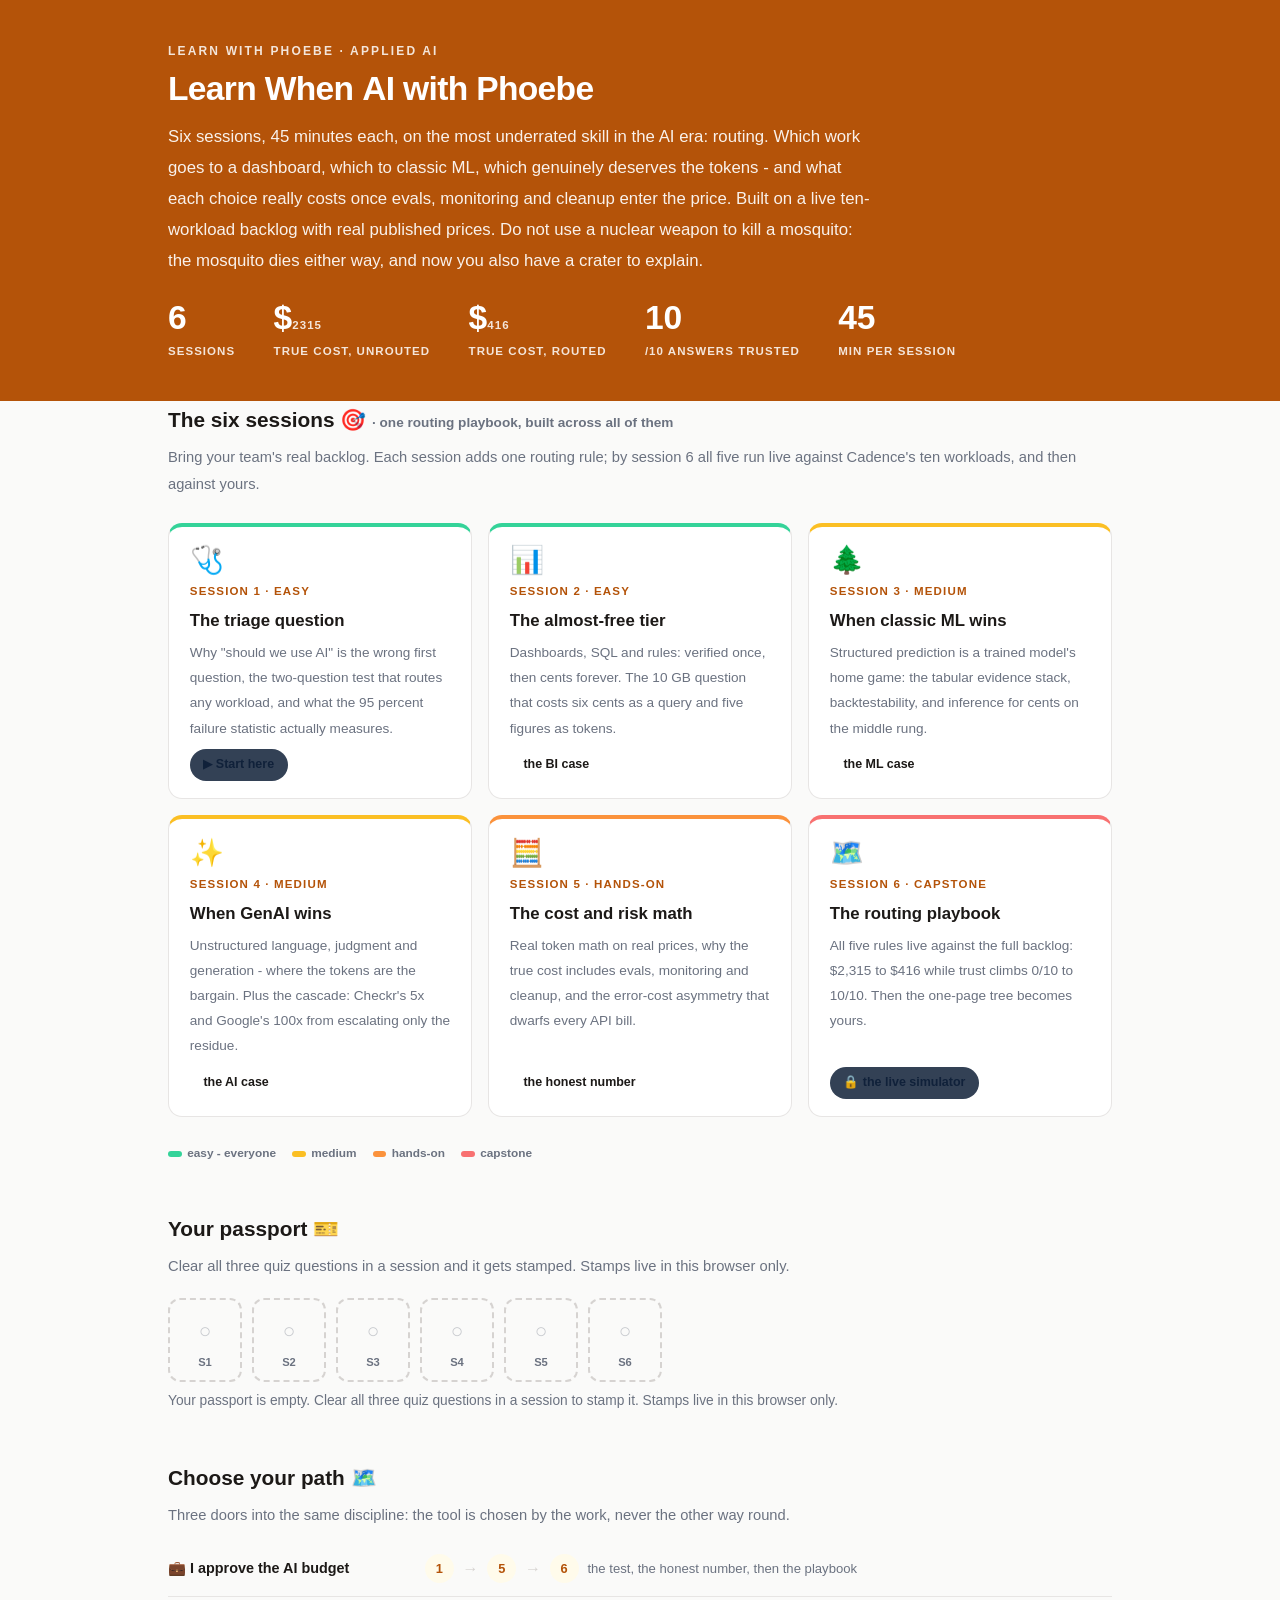
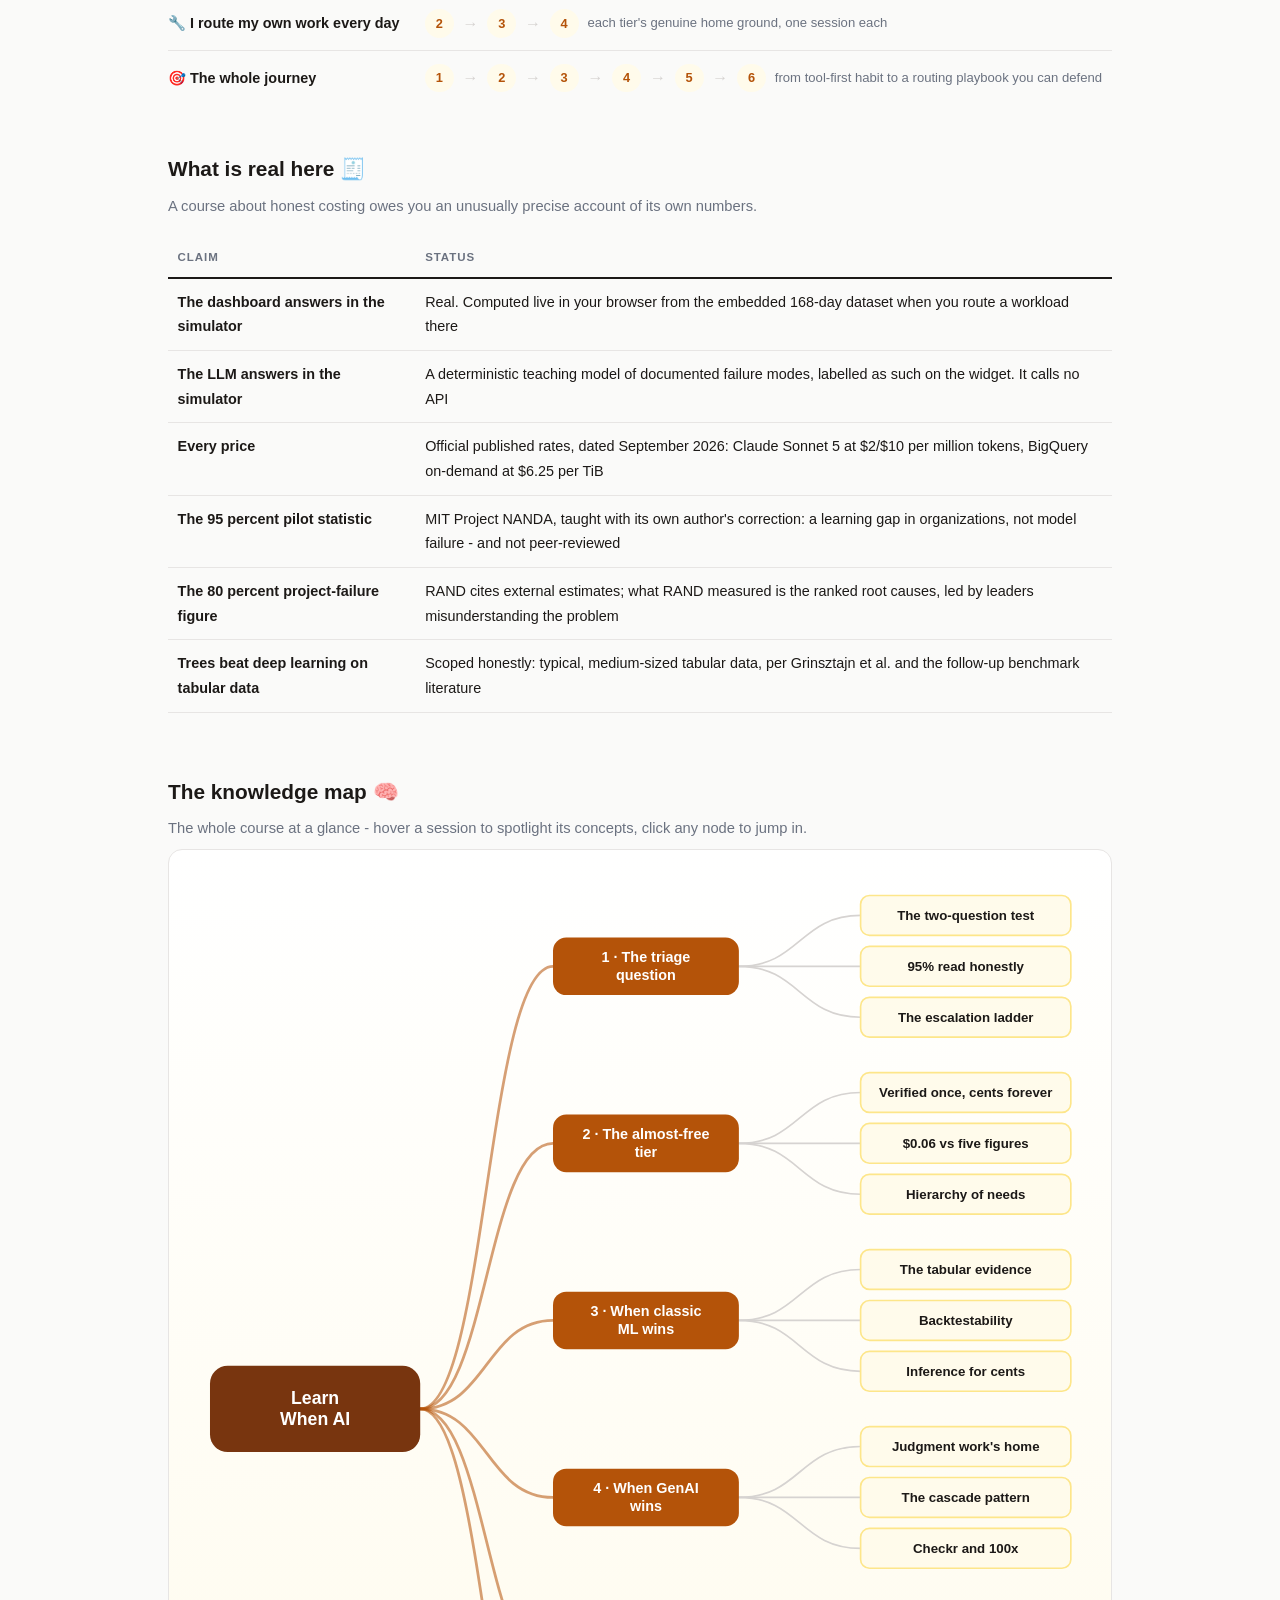
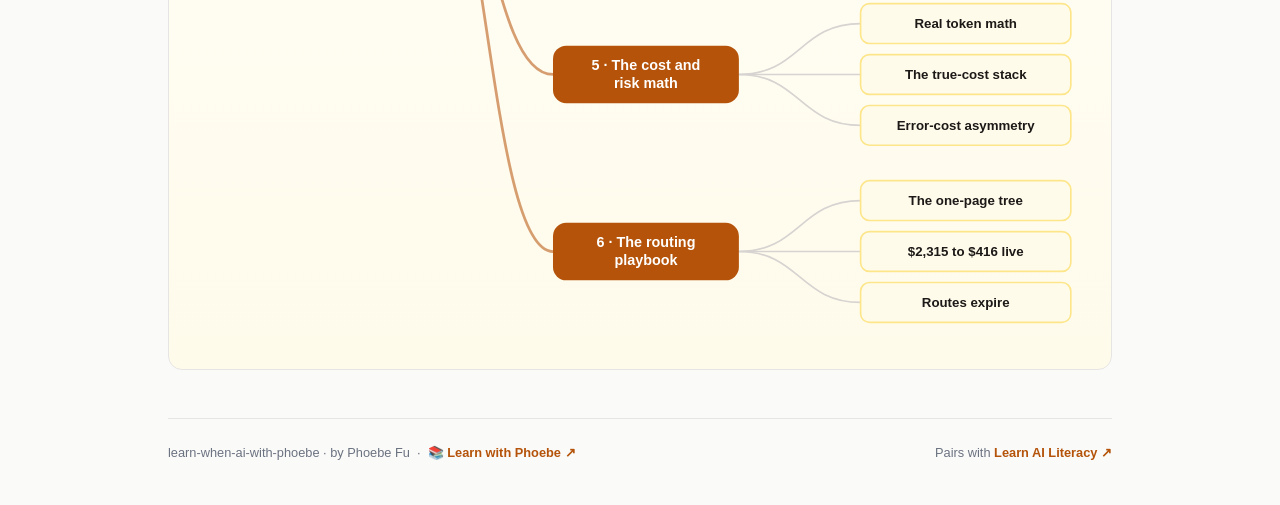
==== commit 6f140c98: "Landing page: remove the internal source-map path from the footer The landing page is the course's p" ====
--- a/index.html
+++ b/index.html
@@ -209,7 +209,7 @@
 
   <footer class="pagefoot">
     <span>learn-when-ai-with-phoebe · by Phoebe Fu &nbsp;·&nbsp; 📚 <a href="https://phoebefu6.github.io/learn-with-phoebe/">Learn with Phoebe ↗</a></span>
-    <span>Pairs with <a href="https://phoebefu6.github.io/learn-ai-literacy-with-phoebe/">Learn AI Literacy ↗</a> · source map: <span class="mono">materials/official-course-map.md</span></span>
+    <span>Pairs with <a href="https://phoebefu6.github.io/learn-ai-literacy-with-phoebe/">Learn AI Literacy ↗</a></span>
   </footer>
 
 </main>
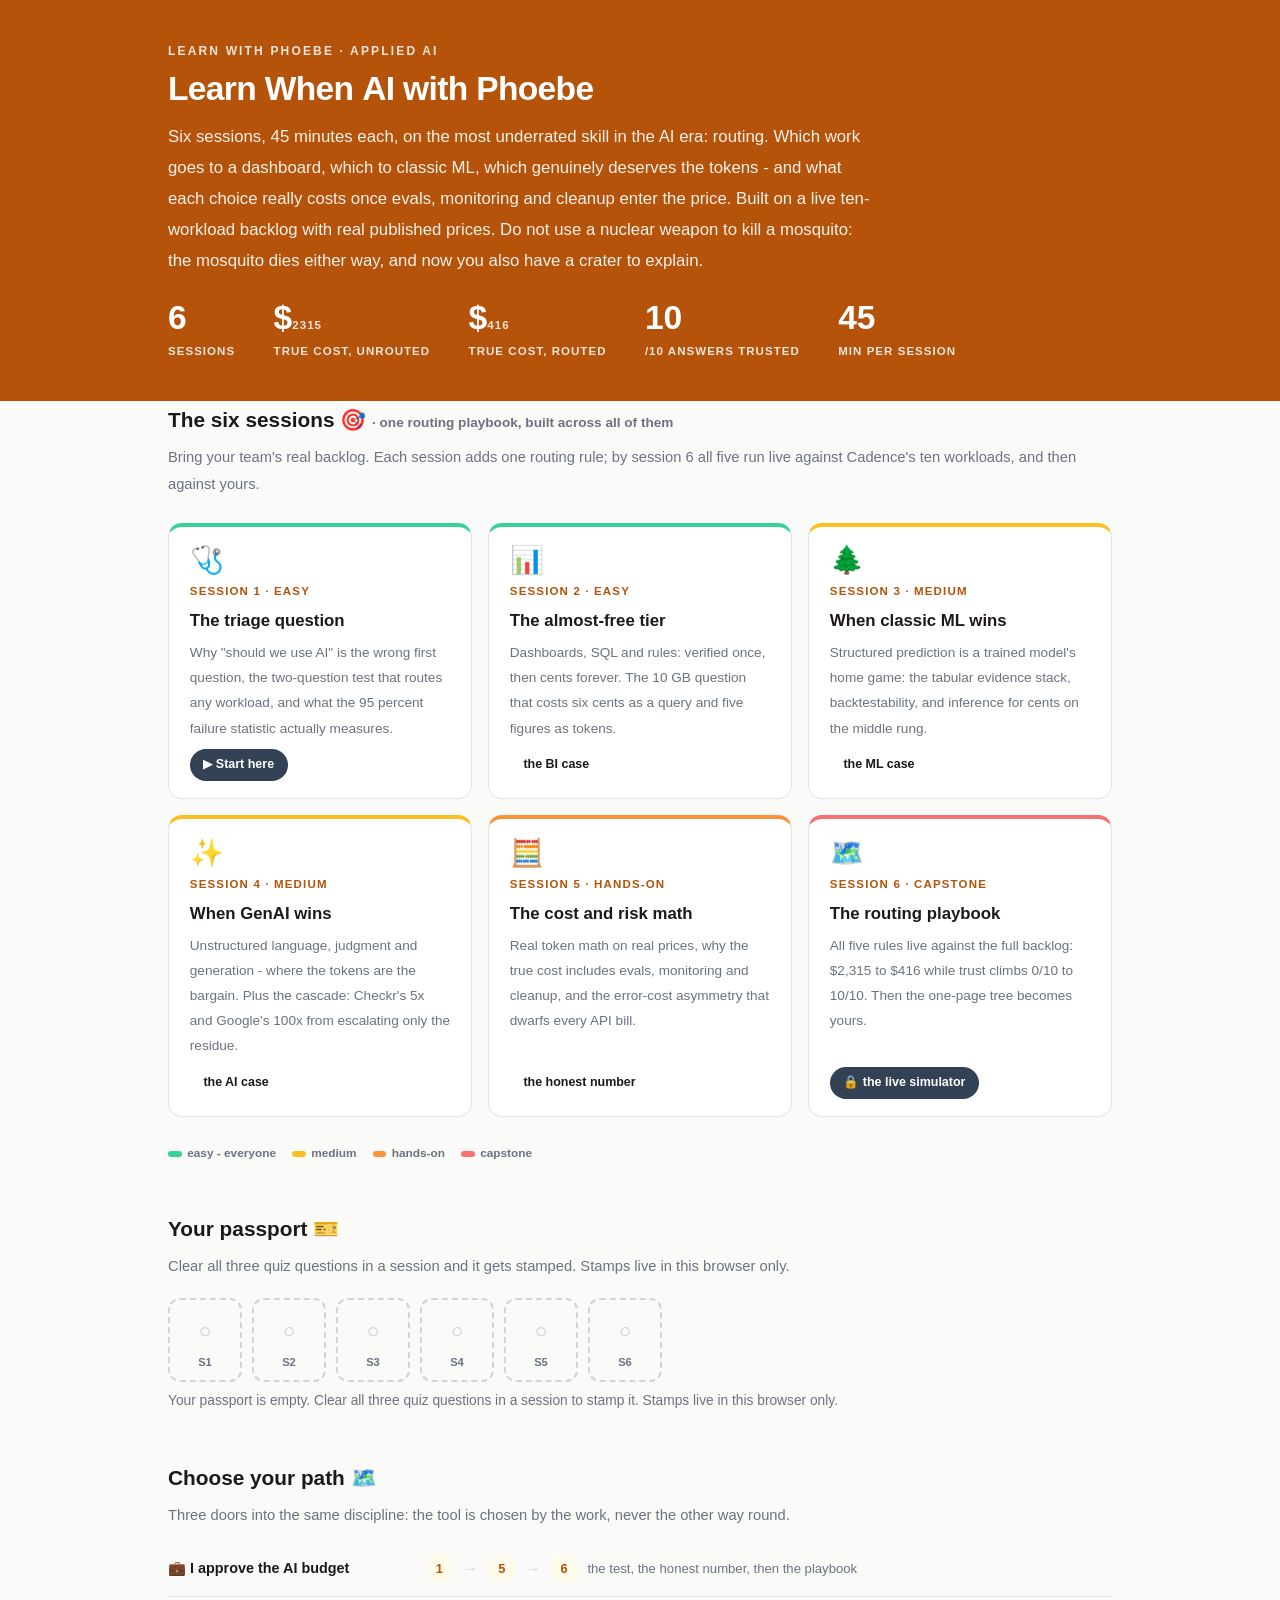
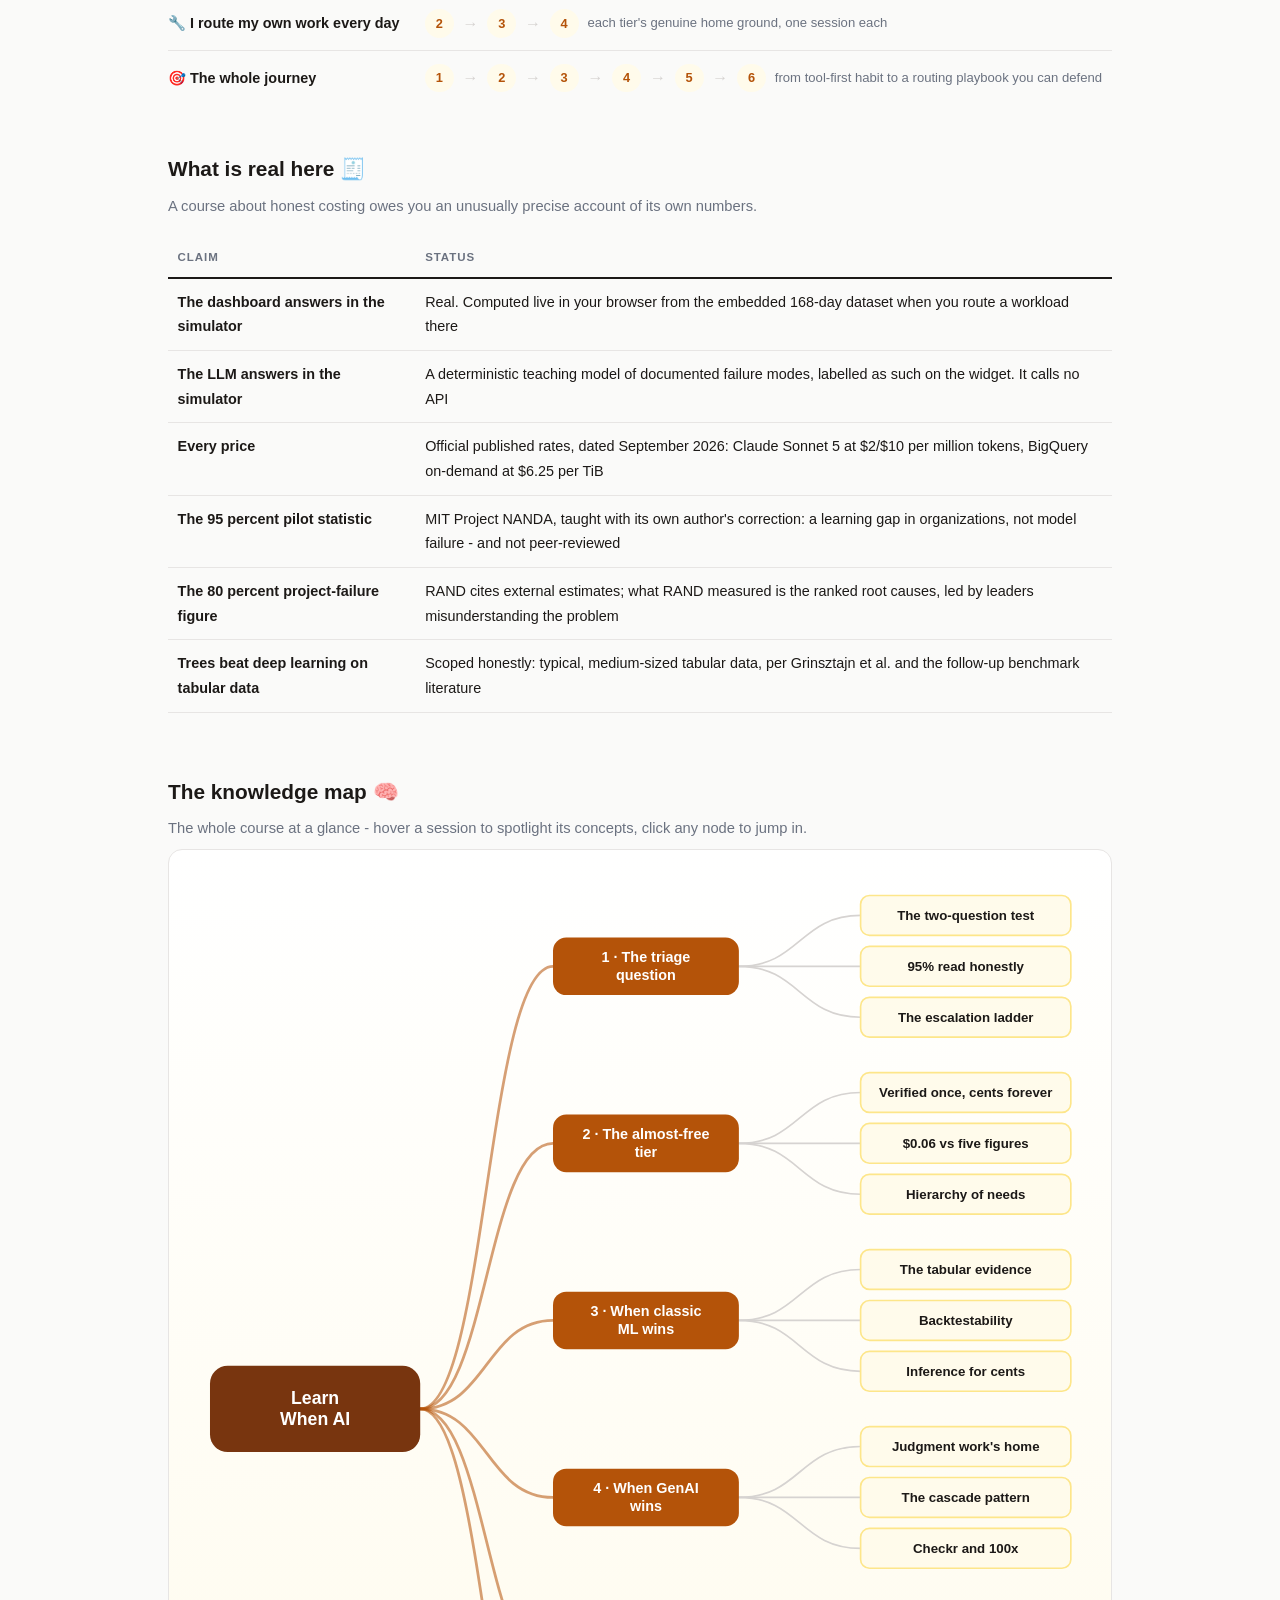
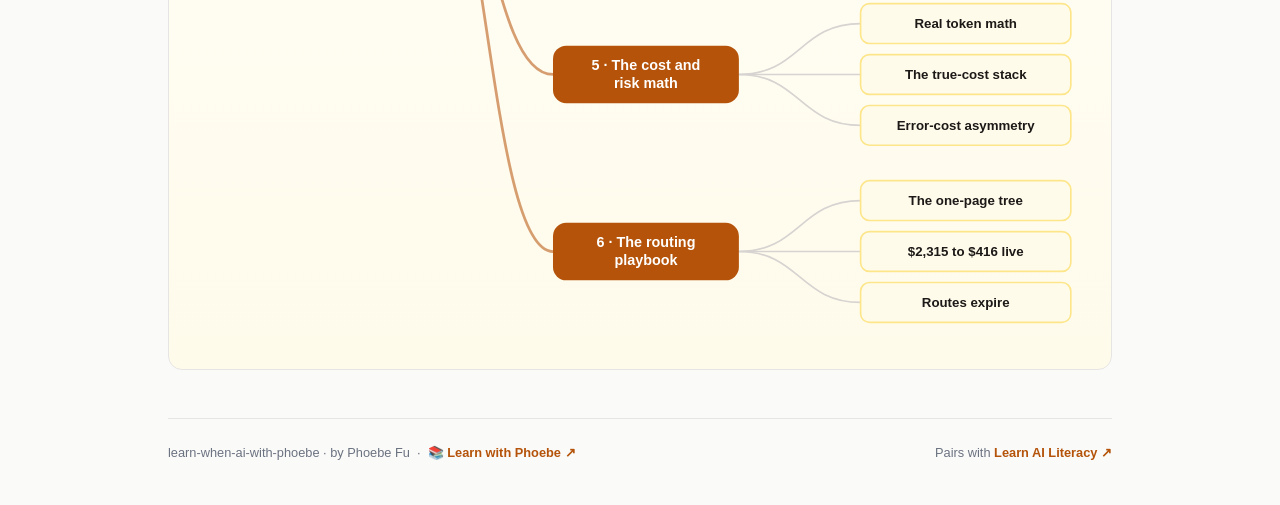
==== commit 185294f3: "Fix unreadable pills and labels: white text on the amber fill The "Real world" pill, build-along ste" ====
--- a/index.html
+++ b/index.html
@@ -17,7 +17,7 @@
 <meta name="twitter:image" content="https://phoebefu6.github.io/learn-when-ai-with-phoebe/assets/og-cover.png">
 <!-- social:end -->
 <title>Learn When AI with Phoebe</title>
-<link rel="stylesheet" href="assets/style.css?v=1">
+<link rel="stylesheet" href="assets/style.css?v=4">
 <style>
 
   .stats-row { display: flex; gap: 2.4rem; margin-top: 1.5rem; flex-wrap: wrap; }
--- a/assets/style.css
+++ b/assets/style.css
@@ -86,8 +86,9 @@
   border-bottom: 1px solid var(--hairline);
   padding: .55rem 0;
 }
-.toolbar .wrap { display: flex; align-items: center; gap: .6rem; }
-.toolbar .crumb { font-size: .8rem; color: var(--muted); font-weight: 600; margin-right: auto; }
+.toolbar .wrap { display: flex; align-items: center; gap: .5rem; flex-wrap: nowrap; }
+.toolbar .crumb { font-size: .8rem; color: var(--muted); font-weight: 600; margin-right: auto; min-width: 0; white-space: nowrap; overflow: hidden; text-overflow: ellipsis; }
+.toolbar .btn { white-space: nowrap; flex: none; padding: .38rem .8rem; font-size: .78rem; line-height: 1.2; }
 .toolbar .crumb a { color: var(--indigo); text-decoration: none; }
 .btn {
   border: 1px solid var(--hairline);
@@ -207,7 +208,7 @@
 .pill.solid { background: var(--indigo); color: #fff; }
 .pill.light { background: var(--indigo-50); color: var(--indigo); }
 .pill.inkpill { background: var(--ink); color: #fff; }
-.pill.amber, .pill.peach { background: var(--amber); color: var(--amber-ink); }
+.pill.amber, .pill.peach { background: var(--amber); color: #fff; }
 .pill.bare { color: var(--faint); }
 
 /* ---------- 4D grid ---------- */
@@ -265,7 +266,7 @@
   padding: .15rem .7rem;
 }
 .prompt-box.bad .label { background: var(--faint); color: var(--ink); }
-.prompt-box.good .label { background: var(--amber); color: var(--amber-ink); }
+.prompt-box.good .label { background: var(--amber); color: #fff; }
 .copy-btn {
   position: absolute;
   top: .7rem;
@@ -282,16 +283,20 @@
   transition: background .15s ease;
 }
 .copy-btn:hover { background: rgba(255,255,255,.22); }
-.copy-btn.copied { background: var(--amber); border-color: var(--amber); color: var(--amber-ink); }
+.copy-btn.copied { background: var(--amber); border-color: var(--amber); color: #fff; }
 
 /* ---------- demo steps ---------- */
 .steps { counter-reset: step; margin: .6rem 0 1rem; }
 .step {
-  display: flex;
-  gap: .9rem;
+  display: grid;
+  grid-template-columns: max-content minmax(0, 1fr);
+  column-gap: .9rem;
+  row-gap: .2rem;
   padding: .85rem 0;
   border-bottom: .5px solid var(--hairline);
 }
+.step > * { grid-column: 2; min-width: 0; }
+.step > .prompt-box { margin: .8rem 0 .4rem; }
 .step:last-child { border-bottom: none; }
 .step::before {
   counter-increment: step;
@@ -330,7 +335,7 @@
 .callout.example .ex-pill {
   display: inline-block;
   background: var(--amber);
-  color: var(--amber-ink);
+  color: #fff;
   border-radius: 999px;
   padding: .15rem .7rem;
   font-size: .68rem;
@@ -672,7 +677,7 @@
   font-family: inherit; transition: all .14s ease; white-space: nowrap;
 }
 .sql-btn:hover { background: rgba(255,255,255,.2); }
-.sql-btn.sql-run { background: var(--amber); color: var(--amber-ink); border-color: var(--amber); }
+.sql-btn.sql-run { background: var(--amber); color: #fff; border-color: var(--amber); }
 .sql-btn.sql-run:hover { filter: brightness(1.05); }
 .sql-label {
   display: block;
@@ -795,7 +800,10 @@
   /* 44px tap targets */
   details.card summary { min-height: 44px; }
   .qopt { min-height: 44px; display: flex; align-items: center; padding: .7rem .9rem; }
-  .toolbar .btn, .pagefoot a { min-height: 44px; display: inline-flex; align-items: center; }
+  .toolbar .btn, .pagefoot a { min-height: 44px; display: inline-flex; align-items: center; justify-content: center; }
+  .toolbar .crumb, .toolbar #zoom-toggle { display: none; }
+  .toolbar .btn { flex: 1 1 0; padding: .3rem .4rem; font-size: .72rem; }
+  table.clean { display: block; overflow-x: auto; -webkit-overflow-scrolling: touch; }
 }
 
 @media (max-width: 640px) {
@@ -923,7 +931,7 @@
   z-index: 2;
 }
 .hs-pin:hover { transform: translate(-50%, -50%) scale(1.18); }
-.hs-pin.on { background: var(--amber); color: var(--amber-ink); }
+.hs-pin.on { background: var(--amber); color: #fff; }
 .hs-pin::before {
   content: ""; position: absolute; inset: -7px; border-radius: 999px;
   border: 2px solid var(--indigo); opacity: 0;
@@ -1069,7 +1077,7 @@
   padding: 4px 11px; border-radius: 999px;
   background: rgba(255,255,255,.15);
 }
-.stakes-read .sk-delta.good { background: var(--amber); color: var(--amber-ink); }
+.stakes-read .sk-delta.good { background: var(--amber); color: #fff; }
 .stakes-read .sk-delta.bad { background: #FCA5A5; color: #7f1d1d; }
 
 /* --- 6. scorecard: halfway self-grade ------------------ */
@@ -1105,7 +1113,7 @@
   background: var(--indigo-50); color: var(--indigo-deep);
   border: 1px solid var(--indigo-soft); cursor: default;
 }
-.pp-pill.full { background: var(--amber); color: var(--amber-ink); border-color: var(--amber); }
+.pp-pill.full { background: var(--amber); color: #fff; border-color: var(--amber); }
 .pp-strip { display: flex; gap: 10px; flex-wrap: wrap; margin: 18px 0 6px; }
 .pp-stamp {
   display: flex; flex-direction: column; align-items: center; gap: 6px;
@@ -1132,7 +1140,7 @@
   display: inline-block; margin-bottom: 7px;
   font: 800 0.68rem Inter, sans-serif; letter-spacing: .07em;
   text-transform: uppercase; padding: 3px 10px; border-radius: 999px;
-  background: var(--amber); color: var(--amber-ink);
+  background: var(--amber); color: #fff;
 }
 
 /* --- mobile floor (desktop is the product) ------------- */
@@ -1180,7 +1188,7 @@
 .dh-cell { font: 700 0.66rem ui-monospace, Menlo, monospace; padding: 3px 6px; border-radius: 5px;
   background: var(--indigo-50); color: var(--indigo-deep); transition: all .1s linear; }
 .dh-cell.rest { background: var(--paper); color: var(--faint); }
-.dh-cell.now { background: var(--amber); color: var(--amber-ink); transform: scale(1.18); }
+.dh-cell.now { background: var(--amber); color: #fff; transform: scale(1.18); }
 .dh-panel { border: 1px solid var(--hairline); border-radius: var(--radius); background: #fff; overflow: hidden; }
 .dh-phead { display: flex; align-items: center; gap: 10px; flex-wrap: wrap;
   padding: 13px 16px; background: var(--indigo-50); border-bottom: 1px solid var(--hairline); }
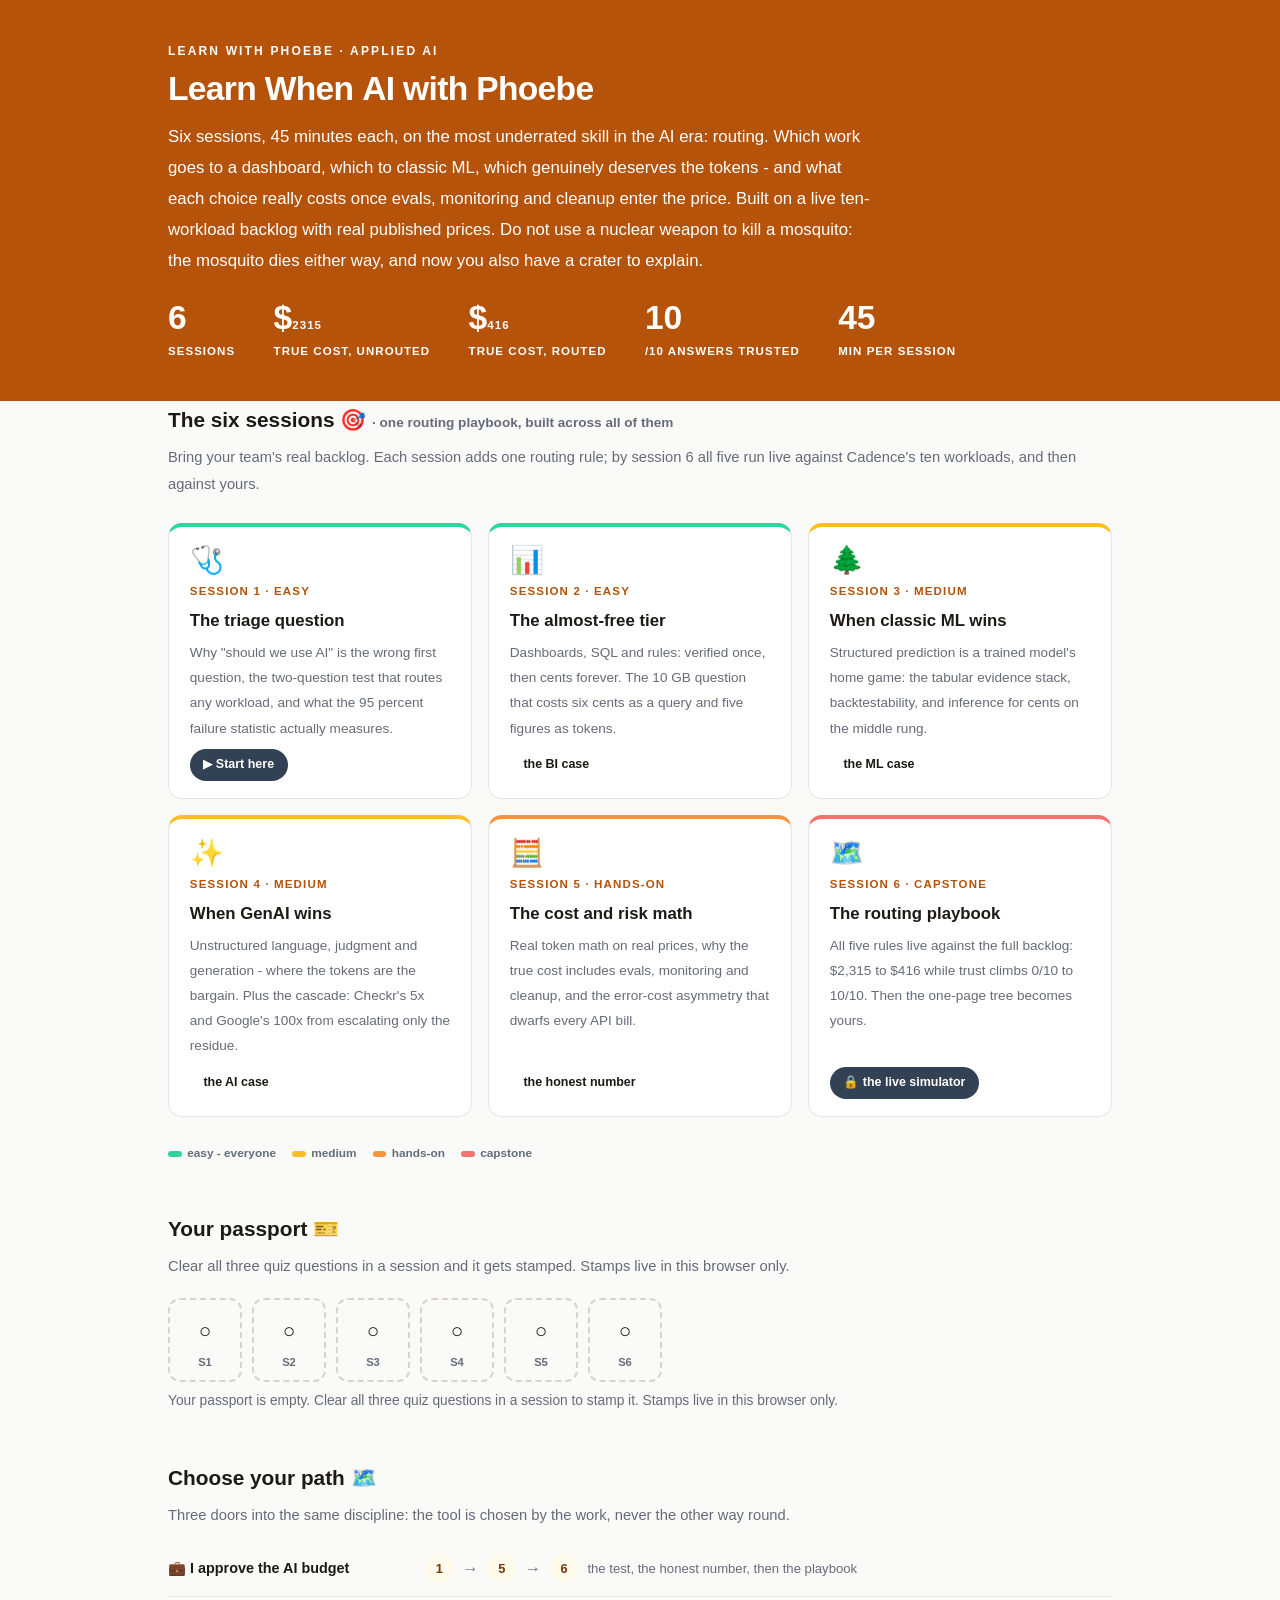
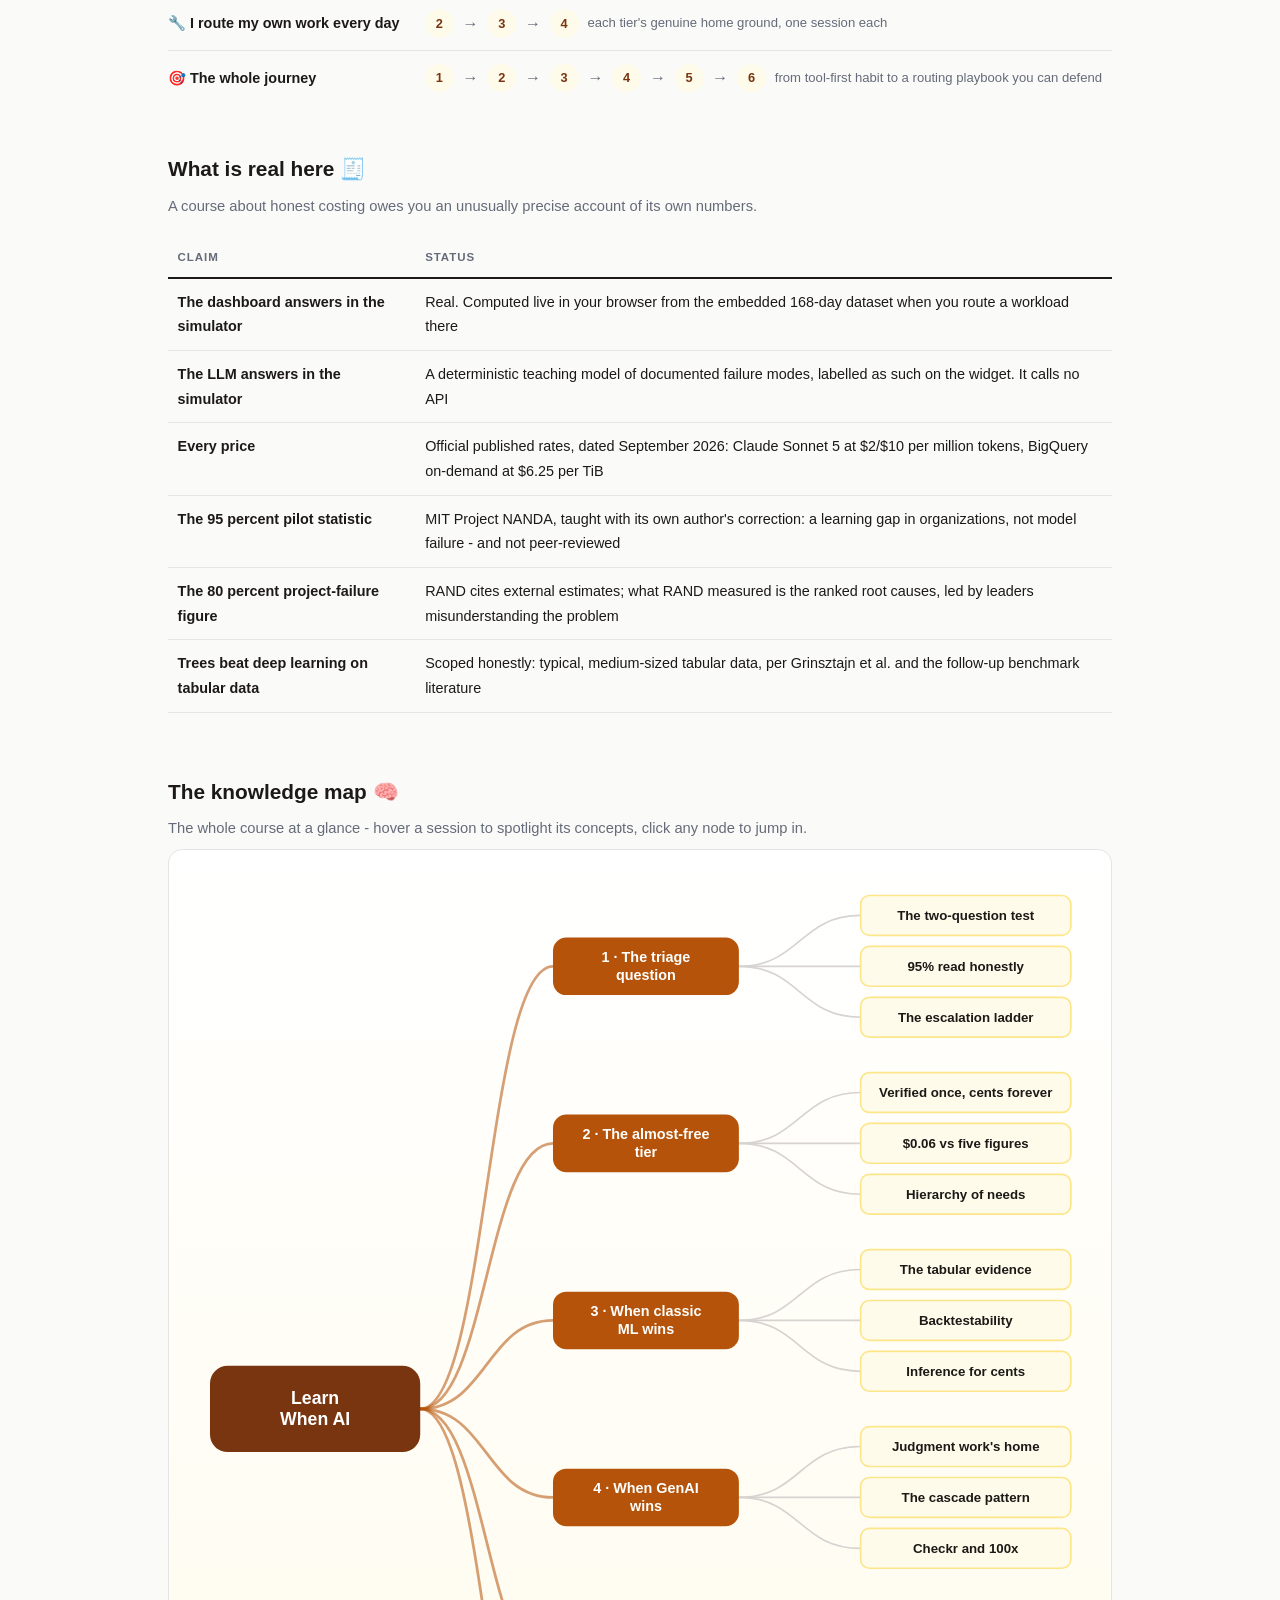
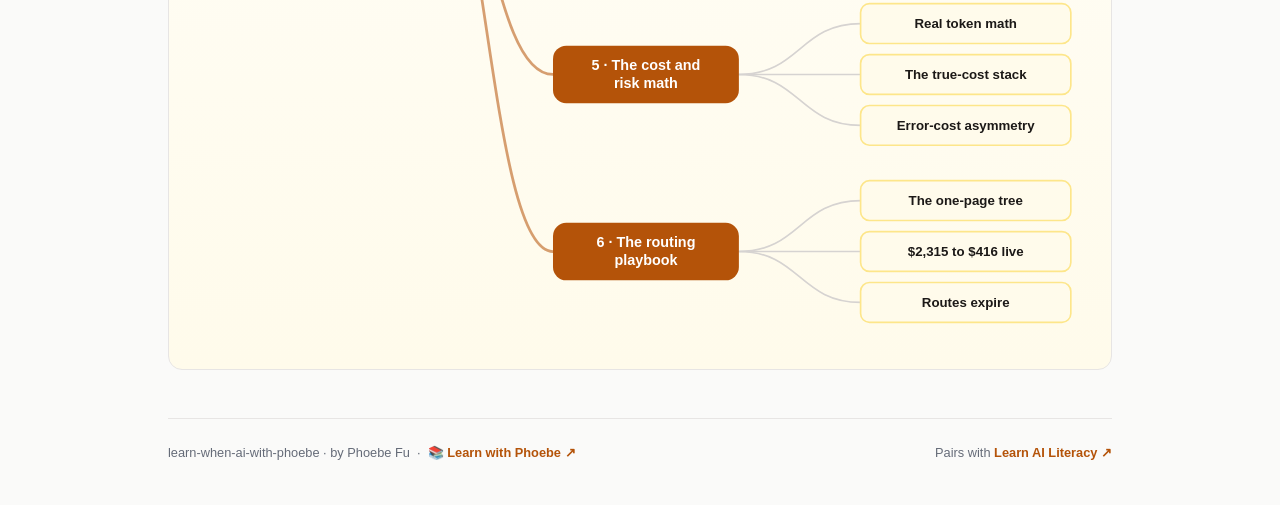
==== commit a5cbc5af: "Light surfaces everywhere: lightbox, cheat panel, code boxes; contrast and phone-width fixes Every d" ====
--- a/index.html
+++ b/index.html
@@ -17,12 +17,12 @@
 <meta name="twitter:image" content="https://phoebefu6.github.io/learn-when-ai-with-phoebe/assets/og-cover.png">
 <!-- social:end -->
 <title>Learn When AI with Phoebe</title>
-<link rel="stylesheet" href="assets/style.css?v=4">
+<link rel="stylesheet" href="assets/style.css?v=21">
 <style>
 
   .stats-row { display: flex; gap: 2.4rem; margin-top: 1.5rem; flex-wrap: wrap; }
   .stat b { display: block; font-size: 2.1rem; font-weight: 800; line-height: 1.05; font-variant-numeric: tabular-nums; }
-  .stat span { font-size: .72rem; opacity: .85; text-transform: uppercase; letter-spacing: .09em; font-weight: 600; }
+  .stat span { font-size: .72rem; opacity: 1; text-transform: uppercase; letter-spacing: .09em; font-weight: 600; }
 
   .course-grid { display: grid; grid-template-columns: repeat(auto-fit, minmax(17rem, 1fr)); gap: 1rem; margin-top: 1.5rem; }
   .course-card {
@@ -55,9 +55,9 @@
   .path { display: flex; gap: .55rem; align-items: center; padding: .75rem 0; border-bottom: .5px solid var(--hairline); flex-wrap: wrap; }
   .path:last-child { border-bottom: none; }
   .path b { min-width: 15.5rem; font-size: .9rem; }
-  .path .pstep { background: var(--indigo-50); color: var(--indigo); border-radius: 999px; padding: .16rem .68rem; font-weight: 700; font-size: .8rem; text-decoration: none; transition: all .12s ease; }
+  .path .pstep { background: var(--indigo-50); color: var(--indigo-deep); border-radius: 999px; padding: .16rem .68rem; font-weight: 700; font-size: .8rem; text-decoration: none; transition: all .12s ease; }
   .path .pstep:hover { background: var(--indigo); color: #fff; }
-  .path .parr { color: var(--faint); font-weight: 700; }
+  .path .parr { color: var(--muted); font-weight: 700; }
 
   .mm-section { margin-top: 1.6rem; }
   .mm-section h2 { font-size: 1.3rem; font-weight: 800; margin-bottom: .2rem; }
@@ -283,6 +283,6 @@
 };
 </script>
 <script src="assets/mindmap.js?v=1"></script>
-<script src="assets/app.js?v=2"></script>
+<script src="assets/app.js?v=21"></script>
 </body>
 </html>
--- a/assets/style.css
+++ b/assets/style.css
@@ -3,21 +3,22 @@
    (CSS var names still read --indigo/--amber; they hold SQL-blue values.) */
 
 :root {
+  --faint-text: #6F6864;
   --indigo: #B45309;
   --indigo-deep: #78350F;
   --indigo-mid: #D97706;
   --indigo-soft: #FDE68A;
   --indigo-50: #FFFBEB;
   --ink: #1C1917;
-  --muted: #6B7280;
+  --muted: #656B78;
   --faint: #D6D3D1;
   --hairline: #E7E5E4;
   --amber: #334155;
   --amber-ink: #10213A;
   --amber-50: #EDF2F7;
   --paper: #FAFAF9;
-  --code-bg: #1C1410;
-  --code-ink: #EFE6DA;
+  --code-bg: #FFFBEB;
+  --code-ink: #1C1917;
   --radius: 14px;
 }
 
@@ -47,7 +48,7 @@
   font-size: .75rem;
   letter-spacing: .18em;
   text-transform: uppercase;
-  opacity: .85;
+  opacity: 1;
   font-weight: 600;
 }
 .masthead h1 {
@@ -58,7 +59,7 @@
   letter-spacing: -.02em;
 }
 .masthead h1 .accent { color: inherit; }
-.masthead .sub { font-size: 1.05rem; opacity: .92; max-width: 44rem; }
+.masthead .sub { font-size: 1.05rem; opacity: 1; max-width: 44rem; }
 
 .chip-row { display: flex; flex-wrap: wrap; gap: .5rem; margin-top: 1.1rem; }
 .chip {
@@ -72,7 +73,7 @@
   white-space: nowrap;
 }
 .chip.level { background: #fff; color: var(--indigo); }
-.chip.audience { background: rgba(255,255,255,.16); color: #fff; border: 1px solid rgba(255,255,255,.35); }
+.chip.audience { background: rgba(255,255,255,.08); color: #fff; border: 1px solid rgba(255,255,255,.35); }
 .chip.time { background: var(--ink); color: #fff; font-variant-numeric: tabular-nums; }
 
 
@@ -209,7 +210,7 @@
 .pill.light { background: var(--indigo-50); color: var(--indigo); }
 .pill.inkpill { background: var(--ink); color: #fff; }
 .pill.amber, .pill.peach { background: var(--amber); color: #fff; }
-.pill.bare { color: var(--faint); }
+.pill.bare { color: var(--muted); }
 
 /* ---------- 4D grid ---------- */
 .grid-2 { display: grid; grid-template-columns: repeat(auto-fit, minmax(15rem, 1fr)); gap: .8rem; margin: .5rem 0 1rem; }
@@ -238,10 +239,11 @@
 table.clean td:first-child { font-weight: 600; }
 
 /* ---------- prompt boxes ---------- */
-.prompt-box {
+.prompt-box{
   position: relative;
-  background: var(--code-bg);
-  color: var(--code-ink);
+  background: #FFFBEB;
+  border: 1px solid #E7E5E4;
+  color: #1C1917;
   border-radius: var(--radius);
   padding: 1.1rem 1.2rem;
   margin: 1rem 0 1.2rem;
@@ -251,12 +253,12 @@
   white-space: pre-wrap;
   word-break: break-word;
 }
-.prompt-box .label {
+.prompt-box .label{
   position: absolute;
   top: -0.7rem;
   left: 1rem;
-  background: var(--indigo);
-  color: #fff;
+  background: #B45309;
+  color: #FFFFFF;
   font-family: "Inter", -apple-system, sans-serif;
   font-size: .68rem;
   font-weight: 700;
@@ -267,13 +269,13 @@
 }
 .prompt-box.bad .label { background: var(--faint); color: var(--ink); }
 .prompt-box.good .label { background: var(--amber); color: #fff; }
-.copy-btn {
+.copy-btn{
   position: absolute;
   top: .7rem;
   right: .7rem;
-  background: rgba(255,255,255,.1);
-  border: 1px solid rgba(255,255,255,.25);
-  color: #fff;
+  background: #FFFFFF;
+  border: 1px solid #E7E5E4;
+  color: #1C1917;
   border-radius: 999px;
   padding: .25rem .8rem;
   font-size: .72rem;
@@ -282,7 +284,7 @@
   font-family: "Inter", -apple-system, sans-serif;
   transition: background .15s ease;
 }
-.copy-btn:hover { background: rgba(255,255,255,.22); }
+.copy-btn:hover { background: #E7E5E4; }
 .copy-btn.copied { background: var(--amber); border-color: var(--amber); color: #fff; }
 
 /* ---------- demo steps ---------- */
@@ -372,11 +374,11 @@
   gap: .4rem;
 }
 
-.lightbox {
+.lightbox{
   position: fixed;
   inset: 0;
   z-index: 100;
-  background: rgba(28,25,23,.9);
+  background: rgba(250,250,249,.97);
   display: none;
   align-items: center;
   justify-content: center;
@@ -384,8 +386,10 @@
   cursor: zoom-out;
 }
 .lightbox.open { display: flex; }
-.lightbox .inner {
+.lightbox .inner{
   background: #fff;
+  border: 1px solid #E7E5E4;
+  box-shadow: 0 10px 40px rgba(28,25,23,.14);
   border-radius: var(--radius);
   padding: 2rem;
   max-width: 94vw;
@@ -393,13 +397,12 @@
   overflow: auto;
 }
 .lightbox .inner svg, .lightbox .inner img { width: min(88vw, 70rem); height: auto; }
-.lightbox .close-hint {
+.lightbox .close-hint{
   position: fixed;
   top: 1rem; right: 1.4rem;
-  color: #fff;
+  color: #1C1917;
   font-size: .8rem;
   font-weight: 600;
-  opacity: .8;
 }
 
 /* ---------- courses covered ---------- */
@@ -418,19 +421,20 @@
 .covered-row .note { margin-left: auto; color: var(--muted); font-size: .78rem; text-align: right; }
 
 /* ---------- cheat sheet footer ---------- */
-.cheat {
-  background: var(--ink);
-  color: #fff;
+.cheat{
+  background: #FFFBEB;
+  border: 1px solid #E7E5E4;
+  color: #1C1917;
   border-radius: var(--radius);
   padding: 1.6rem 1.6rem 1.3rem;
   margin-top: 3rem;
 }
 .cheat h3 { font-size: 1.1rem; margin-bottom: 1rem; }
-.cheat h3 span { color: var(--indigo-soft); }
+.cheat h3 span { color: #B45309; }
 .cheat .grid-2 { gap: 1rem; }
 .cheat .cheat-item { border-left: 3px solid var(--indigo-mid); padding-left: .8rem; }
-.cheat .cheat-item b { display: block; font-size: .85rem; color: var(--indigo-soft); }
-.cheat .cheat-item span { font-size: .82rem; opacity: .85; }
+.cheat .cheat-item b { display: block; font-size: .85rem; color: #78350F; }
+.cheat .cheat-item span { font-size: .82rem; color: #6B7280; }
 
 footer.pagefoot {
   border-top: 1px solid var(--hairline);
@@ -525,7 +529,7 @@
   margin-top: 1.1rem;
   flex-wrap: wrap;
 }
-.journey .jlabel { font-size: .7rem; font-weight: 700; text-transform: uppercase; letter-spacing: .09em; opacity: .8; margin-right: .3rem; }
+.journey .jlabel { font-size: .7rem; font-weight: 700; text-transform: uppercase; letter-spacing: .09em; opacity: 1; margin-right: .3rem; }
 .journey a {
   width: 1.7rem; height: 1.7rem;
   border-radius: 999px;
@@ -1123,7 +1127,7 @@
   transition: all .18s ease;
 }
 .pp-stamp:hover { border-color: var(--indigo-soft); }
-.pp-stamp i { font-size: 1.3rem; font-style: normal; opacity: .35; }
+.pp-stamp i { font-size: 1.3rem; font-style: normal; opacity: 1; }
 .pp-stamp b { font: 800 0.7rem Inter, sans-serif; }
 .pp-stamp.got {
   border-style: solid; border-color: var(--indigo);
@@ -1187,7 +1191,7 @@
 .dh-track { display: flex; flex-wrap: wrap; gap: 3px; }
 .dh-cell { font: 700 0.66rem ui-monospace, Menlo, monospace; padding: 3px 6px; border-radius: 5px;
   background: var(--indigo-50); color: var(--indigo-deep); transition: all .1s linear; }
-.dh-cell.rest { background: var(--paper); color: var(--faint); }
+.dh-cell.rest { background: var(--paper); color: var(--faint-text); }
 .dh-cell.now { background: var(--amber); color: #fff; transform: scale(1.18); }
 .dh-panel { border: 1px solid var(--hairline); border-radius: var(--radius); background: #fff; overflow: hidden; }
 .dh-phead { display: flex; align-items: center; gap: 10px; flex-wrap: wrap;
@@ -1306,3 +1310,28 @@
 .rl-name { font-weight: 600; color: var(--ink); }
 .rl-detail { color: var(--muted); font-size: .8rem; }
 @media (max-width: 720px) { .rl-row { grid-template-columns: 56px 1fr; } .rl-detail { grid-column: 1 / -1; } }
+
+/* layout-patch-3: phone-width overflow (2026-10-10) */
+.sql-bar { flex-wrap: wrap; }
+@media (max-width: 480px) {
+  .covered-row { flex-wrap: wrap; }
+  .covered-row .note { margin-left: 0; text-align: left; flex-basis: 100%; }
+  details.card summary { flex-wrap: wrap; }
+  details.card summary .mini { white-space: normal; }
+  .wk, .sqlbox, .prompt-box, pre { max-width: 100%; overflow-x: auto; }
+  .mono, code, strong, .note { overflow-wrap: anywhere; }
+  select, input[type=range], label { max-width: 100%; }
+  canvas, svg, img { max-width: 100%; height: auto; }
+  .tree-kids, .tree-node-wrap, .tree-node, .rb-night, .al-row, .gd-field, .tl-row, .sl-row { max-width: 100%; overflow-x: auto; }
+  .tl-cols, .sl-cols, .bb-cols, .ev-cols, [class$="-cols"] { grid-template-columns: 1fr !important; display: grid; }
+  .tl-cols > *, .sl-cols > *, [class$="-cols"] > * { min-width: 0; max-width: 100%; }
+  .mono { white-space: normal; }
+  .er-w, .bb-lab, .tl-lev, .sl-lev { max-width: 100%; white-space: normal; }
+}
+/* contrast-patch-2b */
+.cheat a { color: var(--indigo-deep, var(--ink)); }
+.chip.audience { background: transparent; border-color: rgba(255,255,255,.55); }
+.masthead a, .masthead .sub a { color: #fff; text-decoration: underline; text-underline-offset: 2px; }
+.prompt-box b, .prompt-box strong { color: var(--indigo-deep, var(--ink)); }
+.prompt-box span, .prompt-box em, .prompt-box i { color: inherit; }
+.pp-stamp i { color: var(--ink); }
